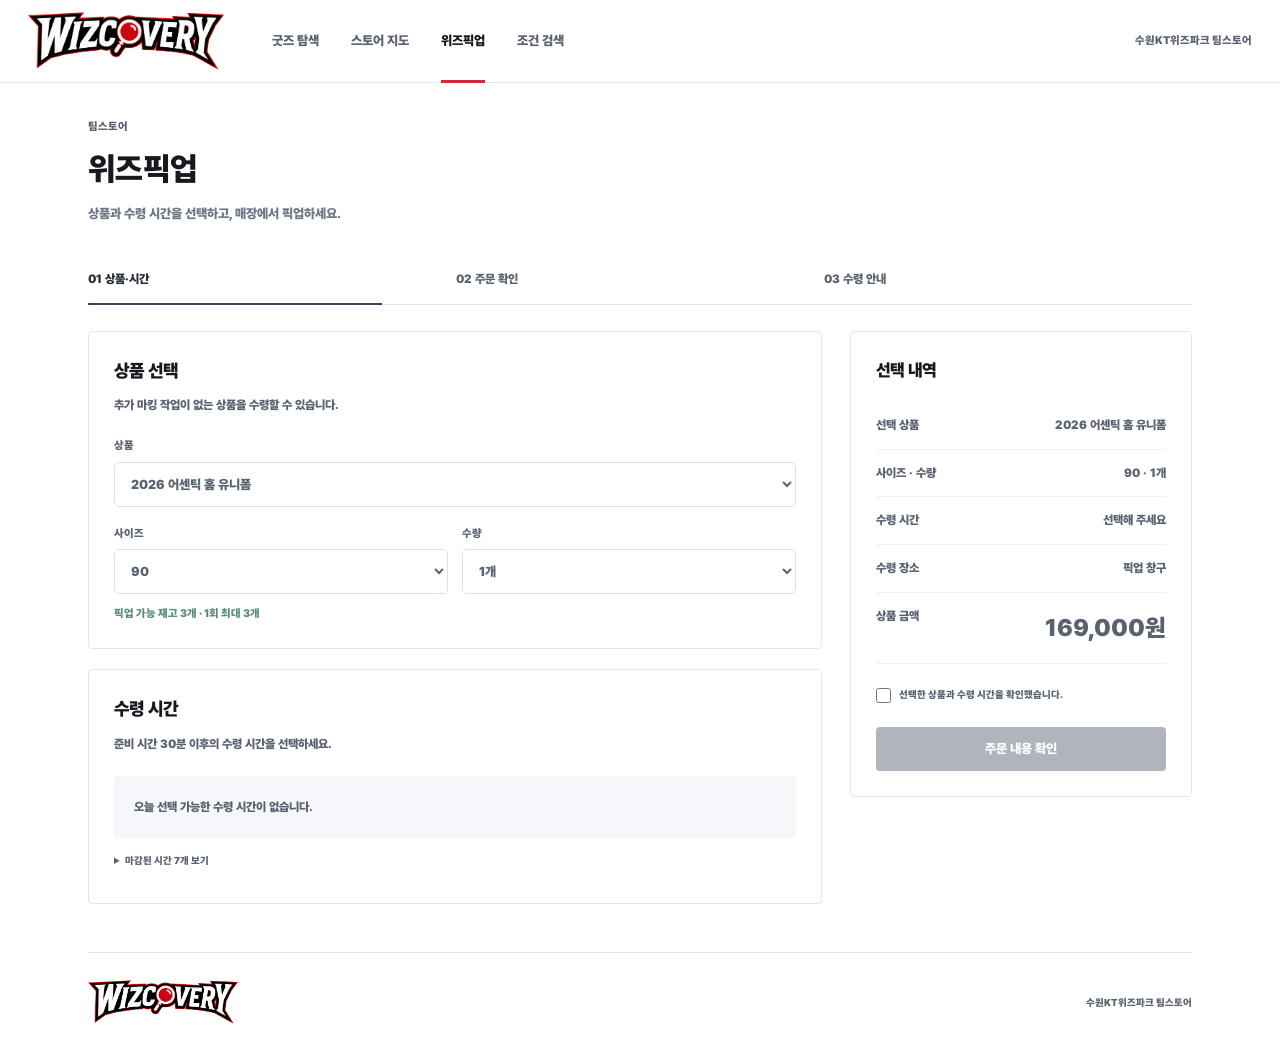
==== pickup.html @ 61951ab1 "Show uploaded goods photos and align search filters Publish the 18 uploaded product photos in the st" ====
<!doctype html>
<html lang="ko"><head><meta charset="utf-8"><meta name="viewport" content="width=device-width,initial-scale=1"><title>위즈픽업 | WIZCOVERY</title><link rel="preload" as="font" href="assets/fonts/Pretendard-Black.otf" type="font/otf" crossorigin><link rel="stylesheet" href="typography.css?v=20261110-goods-layout"><link rel="stylesheet" href="experience.css?v=20261110-goods-layout"><link rel="stylesheet" href="ui.css?v=20261110-goods-layout"></head><body data-page="pickup"><header class="site-header"><a class="brand" href="index.html" aria-label="WIZCOVERY 홈"><img class="brand-logo" src="assets/brand/wizcovery-logo.png" alt="WIZCOVERY" width="196" height="66" fetchpriority="high"></a><nav aria-label="주 메뉴"><a href="index.html">굿즈 탐색</a><a href="store-map.html">스토어 지도</a><a href="pickup.html" aria-current="page">위즈픽업</a><a href="smart.html">조건 검색</a></nav><span class="header-location">수원KT위즈파크 팀스토어</span></header><main><section class="page-head"><div><p class="breadcrumb">팀스토어</p><h1>위즈픽업</h1><p>상품과 수령 시간을 선택하고, 매장에서 픽업하세요.</p></div></section><div class="steps" aria-label="픽업 단계"><span id="step1" class="active">01 상품·시간</span><span>→</span><span id="step2">02 주문 확인</span><span>→</span><span id="step3">03 수령 안내</span></div>
<div id="choose" class="layout"><section><div class="card"><h2>상품 선택</h2><p>추가 마킹 작업이 없는 상품을 수령할 수 있습니다.</p><label for="product">상품</label><select id="product"></select><div class="field-row"><div><label for="size">사이즈</label><select id="size"></select></div><div><label for="quantity">수량</label><select id="quantity"></select></div></div><div id="stock" class="stock" aria-live="polite"></div></div><div class="card"><h2>수령 시간</h2><p>준비 시간 30분 이후의 수령 시간을 선택하세요.</p><div class="slots" id="slots"></div></div></section><aside><div class="card pickup-summary"><h2>선택 내역</h2><div class="summary"><span>선택 상품</span><span id="summary-product"></span></div><div class="summary"><span>사이즈 · 수량</span><span id="summary-size"></span></div><div class="summary"><span>수령 시간</span><span id="summary-time">선택해 주세요</span></div><div class="summary"><span>수령 장소</span><span>픽업 창구</span></div><div class="summary"><span>상품 금액</span><span id="total" class="total"></span></div><label class="check"><input id="agree" type="checkbox"><span>선택한 상품과 수령 시간을 확인했습니다.</span></label><button id="review" class="primary" disabled>주문 내용 확인</button></div></aside></div>
<section id="review-screen" class="card ticket hidden"><div class="eyebrow red">CHECK YOUR PICKUP</div><h2 style="margin-top:12px">주문 내용 확인</h2><div id="review-details"></div><button id="confirm" class="primary">수령 정보 보기</button><button id="back" class="primary secondary">이전 단계</button></section>
<section id="ticket" class="card ticket hidden" aria-live="polite"><div id="status" class="status"></div><h2 id="ticket-title" style="margin-top:12px"></h2><div id="ticket-details"></div><div class="code"><small>수령 번호</small><b id="order-code"></b></div><div class="notice" id="ticket-note"></div><button id="ready" class="primary">준비 완료 화면 보기</button><button id="reminder" class="primary secondary">경기 1시간 전 알림 미리보기</button><button id="cancel" class="primary secondary">픽업 취소</button><button id="restart" class="primary secondary hidden">다시 선택하기</button><a class="link" href="store-map.html">매장 지도 보기 →</a></section>
<footer><a class="footer-brand" href="index.html" aria-label="WIZCOVERY 홈"><img class="footer-logo" src="assets/brand/wizcovery-logo.png" alt="WIZCOVERY" width="150" height="50" loading="lazy"></a><span>수원KT위즈파크 팀스토어</span></footer></main><script src="catalog.js?v=20261110-goods-layout"></script><script src="browser-simulator.js?v=20261110-goods-layout"></script><script src="experience.js?v=20261110-goods-layout"></script><script src="product-art.js?v=20261110-goods-layout"></script><script src="pickup.js?v=20261110-goods-layout"></script><script src="live-demo.js?v=20261110-goods-layout"></script><script src="ui.js?v=20261110-goods-layout"></script></body></html>
---- typography.css ----
@font-face {
  font-family: 'Wiz Pretendard Black';
  src: url('./assets/fonts/Pretendard-Black.otf') format('opentype');
  font-style: normal;
  font-weight: 900;
  font-display: swap;
}

/* Use the uploaded Black face consistently, including controls and SVG labels. */
html, body, body *, body *::before, body *::after, input::placeholder, textarea::placeholder, summary::marker {
  font-family: 'Wiz Pretendard Black', sans-serif !important;
  font-weight: 900 !important;
  font-synthesis: none;
}
---- experience.css ----
/* Shared dialog, marking and notification styles are defined in ui.css. */
---- ui.css ----
/* WIZCOVERY retail interface: one shared layout, no page-specific style stacks. */
:root{--ink:#16191e;--muted:#68717f;--subtle:#737d8a;--line:#e3e5e8;--surface:#f5f6f7;--red:#d9263d;--green:#177454;--radius:5px;--page-width:1280px}
*{box-sizing:border-box}html{scroll-behavior:smooth}body{margin:0;background:#fff;color:var(--ink);font-size:14px;line-height:1.6;-webkit-font-smoothing:antialiased}a{color:inherit;text-decoration:none}button,input,select,textarea{font:inherit;color:inherit}button,a,input,select,summary{-webkit-tap-highlight-color:transparent}button{cursor:pointer}button:disabled{cursor:default;opacity:.45}input[type=checkbox]{accent-color:var(--red);width:15px;height:15px;flex:none}input,select{max-width:100%}input:not([type=checkbox]),select{border:1px solid #d8dce1;background:#fff;border-radius:var(--radius);min-height:44px;padding:10px 12px;font-size:13px}input::placeholder{color:#59636f}button:focus-visible,a:focus-visible,summary:focus-visible,input:focus-visible,select:focus-visible{outline:2px solid #386ed9;outline-offset:3px}p{font-size:13px;line-height:1.9;color:var(--muted);margin:10px 0}h1,h2,h3{color:var(--ink);margin:0;letter-spacing:-.7px}h1{font-size:32px;line-height:1.4}h2{font-size:20px;line-height:1.6}h3{font-size:16px;line-height:1.6}img{max-width:100%}svg{max-width:100%}button{border:0;background:none}details>summary{cursor:pointer}details>summary::-webkit-details-marker{display:none}

.site-header{height:83px;display:flex;align-items:center;gap:48px;max-width:var(--page-width);margin:auto;padding:0 28px;border-bottom:1px solid var(--line);background:white}.brand{font-size:25px;letter-spacing:-1.1px;line-height:1;white-space:nowrap;color:#15171b}.brand span{color:var(--red)}.site-header nav{display:flex;align-self:stretch;gap:32px;white-space:nowrap}.site-header nav a{position:relative;display:flex;align-items:center;font-size:13px;color:#59636f}.site-header nav a[aria-current=page]{color:#13151a}.site-header nav a[aria-current=page]::after{position:absolute;content:'';height:3px;background:var(--red);bottom:-1px;left:0;right:0}.header-location{margin-left:auto;font-size:11px;color:#59636f;white-space:nowrap}
main{max-width:var(--page-width);padding:34px 28px 0;margin:auto}.page-head{display:flex;justify-content:space-between;align-items:flex-end;gap:24px;margin:0 0 30px}.breadcrumb{font-size:11px;color:#59636f;margin:0 0 9px}.page-head p:not(.breadcrumb){font-size:13px;color:#6d7785;margin:10px 0 0}.page-actions{display:flex;align-items:center;gap:24px;flex:none}.text-link{font-size:12px;white-space:nowrap}.text-link span{margin-left:7px;color:#59636f}.text-link:hover{color:var(--red)}.page-meta{font-size:11px;color:#59636f;white-space:nowrap}.button,.primary,.route-button,.ux-action{display:inline-flex;align-items:center;justify-content:center;gap:8px;min-height:44px;padding:11px 20px;border:1px solid transparent;background:var(--red);color:white;font-size:13px;line-height:1.5;border-radius:4px;text-align:center;cursor:pointer}.button-dark{background:#1c2026}.primary:disabled,.route-button:disabled{background:#b0b5bd;opacity:1}.secondary{background:#fff;color:#59636f;border:1px solid #d8dde4}
.store-summary{display:grid;grid-template-columns:1.4fr 1fr 1fr 1fr;border-top:2px solid #252a31;border-bottom:1px solid var(--line);padding:24px 0;margin-bottom:34px;align-items:center}.store-identity{display:flex;align-items:center;gap:13px;padding-right:22px}.store-status-dot{width:8px;height:8px;background:var(--green);border-radius:50%;flex:none}.store-identity strong{font-size:14px;display:block}.store-identity div>span{font-size:10px;color:#59636f;display:block;margin-top:3px}.stat{padding:0 24px;border-left:1px solid var(--line)}.stat small{display:block;font-size:11px;color:#59636f;margin-bottom:5px}.stat strong{font-size:17px;line-height:1.6}.stat .extra{font-size:10px;color:#59636f;display:block;margin-top:3px}
.catalog-toolbar{display:flex;justify-content:space-between;align-items:center;gap:20px}.search{display:flex;align-items:center;gap:11px;min-height:48px;padding:0 14px;border:1px solid #d5dae0;border-radius:4px;background:white;width:100%}.search svg{width:18px;height:18px;flex:none;fill:none;stroke:#7f8792;stroke-width:1.7}.search input{width:100%;min-width:0;border:0;padding:10px 0;background:none;outline-offset:5px;font-size:13px}.catalog-toolbar .search{max-width:510px}.catalog-count{font-size:12px;color:#59636f;white-space:nowrap}.catalog-filters{display:flex;align-items:center;justify-content:space-between;gap:20px;margin:24px 0}.tabs{display:flex;gap:24px;flex-wrap:wrap}.tabs button{font-size:13px;padding:6px 0;color:#59636f;position:relative}.tabs button.on{color:#15171c}.tabs button.on::after{content:'';height:2px;position:absolute;bottom:0;left:0;right:0;background:#171b20}.stock-toggle{display:flex;align-items:center;gap:7px;font-size:11px;color:#59636f;white-space:nowrap}
.products{display:grid;grid-template-columns:repeat(4,minmax(0,1fr));gap:30px 22px}.product{min-width:0;display:flex;flex-direction:column;background:white;border:1px solid #e7e9ed;border-radius:4px;overflow:hidden;transition:border-color .18s}.product:hover{border-color:#bfc6ce}.art{height:230px;background:#f3f4f6;display:flex;align-items:center;justify-content:center;position:relative;overflow:hidden}.art.away{background:#eceef2}.art.cap{background:#f3f1ef}.art.key{background:#f0f4f2}.art .jersey{width:150px;height:172px;filter:drop-shadow(0 7px 5px #29303a14)}.tag{position:absolute;top:12px;left:12px;background:white;border:1px solid #e2e5e9;font-size:8px;line-height:1.5;padding:4px 6px;color:#59636f;max-width:calc(100% - 24px)}.tag.hot{color:var(--red)}
.info{padding:18px 16px 16px;display:grid;grid-template-columns:1fr;grid-template-rows:14px minmax(45px,auto) 28px 23px 37px 31px 36px 37px;gap:3px;flex:1}.category{grid-row:1;font-size:9px;color:#59636f;letter-spacing:.2px}.info>h3{grid-row:2;font-size:13px;line-height:1.75;margin:5px 0;overflow-wrap:anywhere;letter-spacing:-.3px}.info>.price{grid-row:3;font-size:18px;line-height:1.7}.price small{font-size:10px;margin-left:2px;color:#59636f}.info>.ux-link,.guide-spacer{grid-row:4;align-self:center;justify-self:start}.info>.ux-link{font-size:10px;color:#59636f;line-height:1.6;padding:0}.sizes{grid-row:5;display:grid;grid-template-columns:repeat(4,minmax(0,1fr));gap:5px;align-self:center}.sizes button{height:32px;width:100%;min-width:0;padding:0;border:1px solid #dfe3e9;color:#6d7785;border-radius:3px;font-size:10px}.sizes button.selected{background:#272c34;color:white;border-color:#272c34}.sizes button.sold{color:#59636f;text-decoration:line-through;background:#f6f7f8}.sizes button.sold.selected{border-color:#929ba7;color:#59636f}.stockrow{grid-row:6;display:flex;align-items:center;justify-content:space-between;gap:6px;font-size:10px;color:#59636f}.stockrow b{color:var(--green)}.stockrow b.out{color:#59636f}.stockrow b.low{color:#b17c27}.product-action{grid-row:7;display:flex;align-items:center;justify-content:space-between;gap:7px;font-size:10px;color:#59636f;border-top:1px solid #eceef1;line-height:1.6}.product-action>span{min-width:0;overflow-wrap:anywhere}.route-btn{flex:none;font-size:10px;color:#252b33;padding:3px 0}.pickup-link,.pickup-spacer{grid-row:8;margin-top:4px;min-height:33px}.pickup-link{display:flex;align-items:center;justify-content:center;border:1px solid #d8dde4;background:#fff;color:#252b33;font-size:11px;border-radius:3px}.pickup-link:hover{border-color:var(--red);color:var(--red)}.empty{grid-column:1/-1;padding:50px 24px;background:#f6f7f8;border:1px solid #e5e8ed;color:#59636f;font-size:13px;text-align:center;line-height:1.9}.note{font-size:11px;color:#59636f;line-height:1.9;margin:20px 0}
/* Structured search */
.smart-search{border-top:2px solid #282d34;border-bottom:1px solid var(--line);padding:26px 0;margin-bottom:28px}.query{display:flex;gap:10px;max-width:850px}.query input{min-width:0;flex:1;min-height:48px;border-color:#b8c0cb;font-size:14px}.query .primary{min-width:100px}.examples{display:flex;gap:9px 20px;flex-wrap:wrap;margin-top:15px}.examples button{padding:3px 0;font-size:11px;color:#59636f;text-align:left}.examples button:hover{color:var(--red)}.more-examples{margin-top:12px;color:#59636f;font-size:10px}.more-examples summary{list-style:none;display:inline-flex;gap:6px}.more-examples .examples{margin-top:10px}.layout{display:grid;align-items:start;gap:28px;grid-template-columns:minmax(0,1fr) 342px}.layout>*{min-width:0}body[data-page=smart] .layout{grid-template-columns:220px minmax(0,1fr)}.filter-drawer{border:1px solid var(--line);background:#fff;border-radius:4px}.filter-drawer>summary{list-style:none;display:flex;justify-content:space-between;gap:12px;align-items:center;padding:17px 16px;font-size:13px;color:#252b33}.filter-drawer>summary>span{font-size:9px;color:#59636f}.filter-drawer .filter-form{display:grid;grid-template-columns:minmax(0,1fr);align-items:stretch;justify-items:stretch;gap:16px;margin:0;padding:0 16px 18px;border:0;border-radius:0;background:none;text-align:left}.filter-form>div{display:grid;grid-template-columns:minmax(0,1fr);gap:7px;min-width:0;width:100%;align-content:start}.filter-form>div>label{margin:0;line-height:1.6;text-align:left}.filter-form>div>select,.filter-form>div>input{display:block;width:100%;min-width:0;min-height:44px;height:44px;margin:0;box-sizing:border-box}.filter-drawer h2{display:none}.filter-drawer label{display:block;font-size:11px;color:#59636f;margin:0;text-align:left}.filter-drawer select,.filter-drawer input[type=number]{width:100%;font-size:12px;min-height:44px;border-color:#e0e4ea}.check{display:flex!important;align-items:flex-start;gap:8px;line-height:1.9}.check input{margin:3px 0 0}.filter-drawer .filter-form>.check{grid-column:1/-1;align-items:center;justify-content:flex-start;width:100%;font-size:11px;color:#6d7785;margin:0;gap:8px}.filter-drawer .filter-form>.check input{margin:0}.filter-drawer .primary{grid-column:1/-1;width:100%;margin:2px 0 0;font-size:12px}.summary#conditions{font-size:12px;line-height:1.9;color:#59636f;margin:0 0 17px}.result{border:1px solid #e1e5ea;background:white;margin-bottom:18px;padding:24px;border-radius:5px}.result-main{display:grid;grid-template-columns:128px minmax(0,1fr);gap:24px;align-items:start}.result-visual{background:#f3f4f6;min-height:175px;display:flex;align-items:center;justify-content:center;border-radius:3px;align-self:stretch}.result-visual svg{width:105px;height:140px}.result-content{min-width:0}.badge{font-size:10px;line-height:1.6;color:#60796e;background:#f0f4f2;padding:4px 7px;display:inline-block;border-radius:2px}.result h3{font-size:17px;line-height:1.7;margin:9px 0 5px;overflow-wrap:anywhere}.result-content>p{font-size:11px;color:#59636f;margin:4px 0}.result .price{font-size:24px;line-height:1.7;margin:10px 0 2px}.result .price small{font-size:10px;display:inline-block;color:#59636f}.result .ux-link{font-size:10px;padding:3px 0;color:#59636f}.actions{display:flex;gap:8px;flex-wrap:wrap;margin-top:15px}.actions a{font-size:11px;min-height:38px;border:1px solid #d8dfe7;border-radius:3px;padding:9px 12px;line-height:1.7;color:#59636f;display:flex;align-items:center;justify-content:center}.actions a:first-child{background:#252b33;color:white;border-color:#252b33}.actions a:hover{border-color:#a8b2bf}.result .explanation{border-top:1px solid #edf0f3;margin-top:18px;padding-top:13px;color:#59636f;font-size:11px}.explanation>summary{list-style:none;cursor:pointer}.explanation>summary::after{content:' ＋';color:#59636f}.explanation[open]>summary::after{content:' －'}.reason{background:#f6f7f9;padding:14px;margin-top:12px;font-size:11px;line-height:1.9;color:#59636f}.reason ul{margin:5px 0;padding-left:17px}.relation{display:flex;gap:7px;align-items:center;flex-wrap:wrap;font-size:10px;margin-top:8px}.relation span{border:1px solid #e7ebef;border-radius:3px;padding:5px 7px;color:#59636f}.relation i{font-style:normal;color:#59636f}.blocked{font-size:11px;color:#b55864;line-height:1.9;margin:0 0 18px}.curation-info{font-size:12px;color:#59636f;padding:14px;border-left:2px solid #b9c6d5;background:#f5f7fa;margin:0 0 18px}
/* Neutral disclosure and dialog surfaces */
.service-notes{font-size:11px;color:#59636f;margin:14px 0;padding:0;line-height:1.9}.service-notes>summary{list-style:none;color:#59636f;cursor:pointer;font-size:11px}.service-notes>summary::after{content:' ＋';color:#59636f}.service-notes[open]>summary::after{content:' －'}.service-notes .caution,.service-notes .notice{font-size:11px;line-height:1.9;color:#59636f;background:#f6f7f9;padding:13px;margin-top:9px;border:0;border-radius:3px}.service-notes p{font-size:11px}.ux-link{font-size:11px;color:#6d7785;background:none;padding:6px 0;line-height:1.7;text-align:left;cursor:pointer;text-decoration:none}.ux-link:hover{text-decoration:underline}.ux-marking{background:#f7f8f9;border:1px solid #e8ecf0;border-radius:3px;margin-top:17px;padding:13px 15px;font-size:11px;line-height:1.9;color:#59636f}.ux-marking strong{display:block;color:#59636f;font-size:11px}.ux-marking .timing{font-size:12px;color:#6d7785;margin-top:4px}.ux-marking .service-notes{margin:7px 0 0}.ux-marking .service-notes>summary{font-size:10px;color:#59636f}.product-dialog,.ux-dialog{border:1px solid #e3e8ee;border-radius:8px;max-width:500px;width:calc(100% - 32px);max-height:85vh;padding:25px;background:#fff;color:#252b33;overflow:auto;box-shadow:0 20px 70px #151d2d26}.product-dialog::backdrop,.ux-dialog::backdrop{background:#18212d77}.product-dialog h2,.ux-dialog h2{font-size:21px;margin:14px 0;line-height:1.7}.product-dialog p,.ux-dialog p{font-size:12px;color:#59636f;line-height:1.9}.dialog-category{font-size:10px!important;color:#59636f!important}.close,.ux-close{display:block;margin-left:auto;width:auto;padding:6px 10px;border:1px solid #e5e9ef;background:white;border-radius:3px;font-size:11px;color:#59636f;cursor:pointer}.close{font-size:20px;line-height:1;width:32px;height:32px;padding:0}.product-dialog>.primary,.ux-dialog .ux-action{width:100%;margin-top:20px}.steps:not([aria-label]){font-size:12px;line-height:2.2;background:#f5f6f8;padding:15px;border-radius:4px}.ux-dialog table{width:100%;border-collapse:collapse;font-size:12px;margin-top:14px}.ux-dialog th,.ux-dialog td{border:1px solid #e2e7ee;padding:10px;text-align:center}.ux-dialog th{background:#f5f6f8}.ux-dialog .emphasis{background:#fdf1f3;color:#ba5362}.ux-notification{background:#f3f3ee;border-radius:5px;padding:18px;margin-top:16px}.ux-notification .sender{font-size:10px;color:#59636f;margin-bottom:12px}.ux-notification .bubble{background:white;border-radius:3px;padding:16px;line-height:2;font-size:12px;white-space:pre-line}.ux-badge{font-size:10px;color:#59636f;background:#f1f4f8;padding:4px 6px}
/* Store map */
body[data-page=map] .layout{grid-template-columns:minmax(0,1fr) 340px;gap:24px}.panel{border:1px solid var(--line);border-radius:4px;padding:20px;background:#fff}.map-heading{display:flex;align-items:center;justify-content:space-between;gap:16px}.map-heading strong{font-size:16px}.map-heading>span{font-size:10px;color:#59636f}.view-toolbar{display:flex;align-items:center;justify-content:space-between;gap:14px;margin-top:18px;font-size:10px;color:#59636f}.view-toolbar>span:nth-child(2){display:none}.map-zoom{border:1px solid #dde3ea;border-radius:3px;padding:7px 10px;font-size:10px;color:#59636f;background:#fff}.floor-scroll{overflow-x:auto;position:relative;margin-top:15px;border:1px solid #e8ecf0;border-radius:3px;background:white}.floor-scroll #iso-map{display:block;width:100%;min-width:0;max-width:none}.floor-scroll.map-zoomed #iso-map{min-width:850px}#iso-map text{pointer-events:none;font-size:10px;paint-order:stroke;stroke:#fff;stroke-width:3px;stroke-linejoin:round}#iso-map .fixture{cursor:pointer;outline:none}.legend{display:flex;flex-wrap:wrap;gap:11px;margin-top:14px;font-size:9px;color:#59636f;line-height:1.8}.legend i{display:inline-block;width:6px;height:6px;background:#da5066;margin-right:4px;border-radius:1px}.map-zone-list{display:flex;flex-wrap:wrap;gap:6px;margin-top:15px}.map-zone-list button{border:1px solid #e1e7ed;background:white;border-radius:3px;padding:7px 9px;font-size:10px;color:#59636f;line-height:1.6}.map-zone-list button[aria-pressed=true]{border-color:#aebbc9;color:#59636f;background:#f5f7f9}.panel>.note{border-top:1px solid #edf0f4;padding-top:12px;font-size:10px;margin:16px 0 0}.zone-detail{padding:20px}.zone-detail>.zone-label{font-size:10px;color:#59636f}.zone-detail>label{font-size:13px!important;margin-top:6px!important;display:block}.zone-detail .search{padding:11px 12px;margin-top:13px;font-size:12px;min-height:43px}.results{display:flex;flex-wrap:wrap;gap:6px;margin:10px 0 20px;font-size:11px;color:#59636f;max-height:180px;overflow:auto}.results button{border:1px solid #e1e6ed;border-radius:3px;background:white;text-align:left;width:100%;font-size:11px;padding:9px 10px;color:#59636f}.results button.active{color:#59636f;background:#f5f7fa}.results small{font-size:10px}.zone-detail #label{display:none}.zone-detail h2{font-size:22px}.zone-detail #description{font-size:12px;color:#59636f;line-height:1.9}.items{margin:18px 0;padding:16px 0;border-top:1px solid #e9edf2;border-bottom:1px solid #e9edf2}.items>small{font-size:10px;color:#59636f}.items #items{max-height:355px;overflow-y:auto;padding-right:4px;overscroll-behavior:contain;scrollbar-width:thin}.product-option{border-bottom:1px solid #ecf0f4;padding:14px 0;margin-top:0;line-height:1.7}.product-option:last-child{border-bottom:0}.product-option strong{display:block;font-size:12px;color:#59636f;line-height:1.8}.product-option>span{display:block;font-size:10px;margin-top:4px;color:#59636f}.size-buttons{display:flex;gap:6px;flex-wrap:wrap;margin-top:11px}.size-buttons button{border:1px solid #dfe6ee;border-radius:3px;background:white;color:#59636f;padding:5px 9px;min-height:32px;font-size:10px}.size-buttons button[aria-pressed=true]{background:#334154;color:white;border-color:#334154}.stock-detail{font-size:10px;line-height:1.9;color:#588a77;margin-top:9px}.stock-detail.out{color:#b77a83}.route-info{font-size:11px;line-height:1.9;color:#59636f;background:#f6f8fa;border-radius:3px;padding:12px}.route-info .results{margin-bottom:0}.route-info .results a{font-size:10px;color:#59636f}.route-button{width:100%;margin-top:17px}.reset{display:block;width:100%;padding:11px 0 0;font-size:10px;color:#59636f;background:none}.notice{font-size:11px;color:#59636f;line-height:1.9;background:#f6f7f9;padding:14px;border-radius:3px}
/* Keep pixel artwork in the map, while its controls match the rest of the service. */
body[data-page=map] .floor-scroll{background:#fff;border:1px solid #e7eaf0;border-radius:3px;box-shadow:none}.pixel-guide{border:1px solid #e6eaf0!important;background:#fafbfc!important;border-radius:3px!important;box-shadow:none!important;padding:12px!important;margin-top:15px!important}.pixel-guide-copy strong{color:#59636f!important;font-size:12px!important}.pixel-guide-status{color:#59636f!important;font-size:11px!important}.pixel-guide-copy small{color:#59636f!important}.pixel-guide-controls button{border-radius:3px!important;box-shadow:none!important;border-color:#d7e0e9!important;background:#fff!important;color:#59636f!important}.pixel-guide-controls .pixel-play{background:#252b33!important;color:#fff!important;border-color:#252b33!important}.pixel-guide-controls label{color:#59636f!important}.pixel-guide-controls input{accent-color:#252b33!important}.pixel-guide>.character-portrait{background:#f4efe7;border-color:#e7e0d5;box-shadow:none}.character-dialog{background:#fffcf8;box-shadow:0 24px 90px #18212e44}.character-label{display:none}.character-bio h2{font-size:24px}.character-speech{font-size:11px}.character-views button{font-size:10px}.pixel-map .pixel-route{stroke:#d75b71}
/* Pickup */
body[data-page=pickup] main{max-width:1160px}.steps[aria-label]{display:flex;gap:0;margin:0 0 26px;border-bottom:1px solid var(--line);background:none;padding:0}.steps[aria-label]>span[id]{width:33.333%;font-size:12px;text-align:left;padding:14px 0;color:#59636f;position:relative}.steps[aria-label]>span:not([id]){display:none}.steps[aria-label]>span.active{color:#252b33}.steps[aria-label]>span.active::after{content:'';height:2px;position:absolute;bottom:-1px;left:0;right:20%;background:#344358}.card{padding:25px;border:1px solid var(--line);border-radius:4px;background:white;margin-bottom:20px}.card h2{font-size:18px}.card>p{font-size:12px;color:#59636f;margin:9px 0 20px}.card label{display:block;font-size:11px;color:#59636f;margin:18px 0 7px}.card select{display:block;width:100%;font-size:13px;min-height:45px;border-color:#dae2ec;color:#6d7785}.field-row{display:grid;grid-template-columns:1fr 1fr;gap:14px}.stock{font-size:11px;color:#588c78;margin-top:11px}.stock.out{color:#bd7f88}.available-slots,.past-slots-grid{display:grid;grid-template-columns:repeat(3,minmax(0,1fr));gap:8px}.slots button{display:block;width:100%;padding:13px 7px;border:1px solid #dce4ef;border-radius:3px;background:white;font-size:12px;line-height:1.7;color:#59636f;min-height:67px}.slots button small{display:block;font-size:9px;color:#59636f;margin-top:5px}.slots button[aria-pressed=true]{border-color:#6f87a8;color:#59636f;background:#f3f6fa}.past-slots{font-size:10px;margin-top:14px;color:#59636f}.past-slots>summary{cursor:pointer;margin-bottom:10px}.past-slots-grid button{color:#59636f;background:#f9fafc;opacity:.8}.slots-empty{font-size:12px;line-height:1.9;padding:20px;background:#f5f7fa;border-radius:3px;color:#59636f}.pickup-summary h2{font-size:17px;margin-bottom:18px}.summary:not(#conditions){display:flex;justify-content:space-between;gap:16px;line-height:1.9;font-size:12px;padding:12px 0;border-bottom:1px solid #edf1f5}.summary>span:first-child{color:#59636f;flex:none}.summary>span:last-child{min-width:0;color:#59636f;text-align:right;overflow-wrap:anywhere}.summary #total{font-size:24px;color:#59636f}.pickup-summary>.check{font-size:10px;margin-top:21px;color:#59636f}.pickup-summary>.primary{width:100%;margin-top:16px}.pickup-summary>p{font-size:10px;color:#59636f;margin-top:11px}.ticket{max-width:580px;margin:0 auto 24px}.status{font-size:11px;color:#59636f}.ticket h2{font-size:23px;margin-top:12px}.ticket .primary{width:100%;margin-top:11px}.ticket .notice{margin-top:17px}.code{padding:21px;border:1px dashed #cbd6e4;margin:20px 0;border-radius:4px;text-align:center}.code small{font-size:10px;color:#59636f}.code b{display:block;font-size:27px;letter-spacing:2px;color:#59636f;margin-top:5px}.link{display:block;text-align:center;margin-top:18px;font-size:11px;color:#59636f}.hidden{display:none!important}
/* Simulator / data monitor */
.controls{padding:22px;border:1px solid var(--line);border-radius:4px;margin:0 0 24px}.controls form{display:grid;grid-template-columns:2fr 1.3fr .7fr;gap:16px}.controls label{display:block;min-width:0;font-size:11px;color:#59636f}.controls input,.controls select{display:block;width:100%;margin-top:7px;font-size:12px;color:#6d7785;border-color:#d7e2f1}.controls form>button:not(.primary){border:1px solid #d7e2f0;border-radius:3px;font-size:12px;background:white;color:#59636f}.presets{display:flex;gap:8px;flex-wrap:wrap;margin-top:17px}.presets button{font-size:10px;color:#59636f;border:1px solid #e4ebf5;border-radius:3px;padding:8px 10px;background:#f8fafd}.controls .status{margin-top:14px;font-size:11px;line-height:1.9}.controls .status.error{color:#b56c7b}.muted{font-size:10px;color:#59636f}.metrics{display:grid;grid-template-columns:repeat(4,minmax(0,1fr));gap:16px;margin-bottom:24px}.metrics .card{margin:0;padding:18px 20px;border-top:2px solid #7b92b2}.metrics span{font-size:10px;color:#59636f}.metrics strong{display:block;font-size:24px;color:#59636f;margin-top:9px}.grid{display:grid;grid-template-columns:1fr 1fr;gap:22px}.grid .card{min-width:0}.grid .badge{background:#f3f6fa;color:#59636f}.table-wrap{overflow:auto;scrollbar-width:thin}table{border-collapse:collapse;width:100%;font-size:12px}th,td{padding:12px;text-align:left;border-bottom:1px solid #e6edf7;white-space:nowrap}th{font-size:10px;color:#59636f;background:#fafbfd}td{color:#59636f}#slots:not(.slots){display:flex;gap:7px;flex-wrap:wrap;font-size:10px}#slots:not(.slots)>span{padding:8px 9px;background:#f1f7f4;color:#59636f;border-radius:3px}#slots:not(.slots)>.disabled{background:#f6f8fc;color:#59636f}pre{padding:16px;background:#f7f9fc;overflow:auto;max-height:380px;font-size:11px;color:#59636f}#request-path{font-size:11px;color:#59636f;overflow-wrap:anywhere}.card>details{font-size:11px;color:#59636f}
footer{border-top:1px solid var(--line);padding:24px 0 30px;margin-top:28px;display:flex;align-items:center;justify-content:space-between;gap:20px;color:#59636f;font-size:10px;line-height:1.8}.footer-brand{color:#6d7785;font-size:16px;letter-spacing:-.6px}footer>a:last-child{color:#59636f}
/* Restore a clear, neutral ink hierarchy despite the single Black font weight. */
body{--body-ink:#262d37}body p{color:#59636f}.result-content>p,.zone-detail #description,.card>p{color:#59636f}.summary>span:last-child{color:#59636f}.summary>span:first-child{color:#59636f}.controls label,.presets button{color:#59636f}.metrics strong{color:#252b33}.metrics span{color:#59636f}td{color:#6d7785}th{color:#59636f}.slots button{color:#6d7785}.card select{color:#59636f}.pickup-summary .check{color:#59636f}
@media(min-width:1001px){.pickup-summary{position:sticky;top:24px}body[data-page=pickup] .layout>aside{position:sticky;top:24px}}
@media(max-width:1100px){.header-location{display:none}.site-header{gap:36px}.products{grid-template-columns:repeat(3,minmax(0,1fr))}.store-summary{grid-template-columns:1.15fr 1fr 1fr 1fr}.stat{padding-left:16px;padding-right:12px}.stat strong{font-size:15px}body[data-page=map] .layout{grid-template-columns:minmax(0,1fr) 300px;gap:18px}.panel{padding:17px}.result-main{grid-template-columns:105px minmax(0,1fr);gap:18px}.result-visual{min-height:160px}.result-visual svg{width:95px;height:130px}}
@media(max-width:850px){.layout,body[data-page=map] .layout,body[data-page=smart] .layout{grid-template-columns:1fr;gap:20px}.store-summary{grid-template-columns:repeat(3,minmax(0,1fr));padding:18px 0;gap:16px}.store-identity{grid-column:1/-1;border-bottom:1px solid var(--line);padding-bottom:15px}.stat:first-of-type{border-left:0}.stat{padding:0 15px}.filter-drawer .filter-form{grid-template-columns:repeat(2,minmax(0,1fr));gap:16px}.filter-drawer .filter-form>.check,.filter-drawer .primary{grid-column:1/-1}.filter-drawer .primary{margin-top:2px}.zone-detail #items{max-height:340px}.grid{grid-template-columns:1fr}.page-actions{gap:16px}.available-slots,.past-slots-grid{grid-template-columns:repeat(3,minmax(0,1fr))}}
@media(max-width:600px){.site-header{height:auto;min-height:105px;padding:21px 18px 0;display:grid;grid-template-columns:1fr;gap:17px}.brand{font-size:24px}.site-header nav{display:grid;grid-template-columns:repeat(4,minmax(0,1fr));width:100%;gap:0;min-height:38px}.site-header nav a{font-size:11px;justify-content:center;padding-bottom:13px}.site-header nav a[aria-current=page]::after{left:12%;right:12%}main{padding:26px 18px 0}.page-head{align-items:flex-start;gap:16px;margin-bottom:24px;flex-wrap:wrap}h1{font-size:26px;line-height:1.45}.breadcrumb{font-size:10px;margin-bottom:7px}.page-head p:not(.breadcrumb){font-size:12px;margin-top:8px}.page-head>.text-link{font-size:11px}.page-actions{width:100%;justify-content:space-between;gap:14px}.page-actions .button{min-height:38px;font-size:11px;padding:8px 15px}.page-meta{font-size:10px}h2{font-size:18px}.store-summary{padding:16px 0;margin-bottom:25px;gap:14px}.store-identity{padding-bottom:14px;gap:10px}.store-identity strong{font-size:13px}.store-identity div>span{font-size:9px}.stat{padding:0 10px}.stat small{font-size:9px;margin-bottom:4px}.stat strong{font-size:12px}.stat .extra{font-size:8px;line-height:1.7}.catalog-toolbar{gap:12px}.catalog-count{font-size:10px}.catalog-toolbar .search{max-width:none}.search{min-height:44px;gap:8px;padding:0 11px}.search input{font-size:11px;min-height:42px}.search svg{width:16px}.catalog-filters{margin:18px 0;gap:12px;align-items:flex-start;flex-direction:column}.tabs{gap:20px}.tabs button{font-size:11px}.stock-toggle{font-size:10px}.products{grid-template-columns:repeat(2,minmax(0,1fr));gap:18px 12px}.art{height:164px}.art .jersey{width:112px;height:136px}.tag{left:8px;top:8px;font-size:7px;padding:3px 4px;max-width:calc(100% - 16px)}.info{padding:13px 11px 12px;grid-template-rows:12px minmax(42px,auto) 26px 21px 35px 30px 43px 36px;gap:3px}.category{font-size:8px}.info>h3{font-size:11px;line-height:1.9;letter-spacing:-.3px;margin-top:4px}.info>.price{font-size:16px}.price small{font-size:9px}.info>.ux-link{font-size:9px}.sizes{gap:4px}.sizes button{font-size:9px;height:30px}.stockrow{font-size:9px}.stockrow>span{display:none}.product-action{align-items:flex-start;justify-content:flex-start;flex-direction:column;gap:2px;padding-top:6px;font-size:8px}.route-btn{font-size:9px}.pickup-link{font-size:10px;min-height:32px}.note{font-size:10px}.empty{padding:30px 17px;font-size:12px}
.smart-search{padding:20px 0;margin-bottom:20px}.query{gap:8px}.query input{font-size:12px;min-height:45px;width:100%}.query .primary{min-width:66px;min-height:45px;padding:9px 12px;font-size:12px}.examples{gap:8px 15px;margin-top:13px}.examples button{font-size:10px}.more-examples{font-size:9px}.filter-drawer>summary{font-size:12px;padding:14px 15px}.filter-drawer>summary>span{font-size:9px}.filter-drawer .filter-form{padding:0 15px 16px;gap:14px}.filter-drawer label{font-size:10px}.filter-drawer .check{font-size:10px}.summary#conditions{font-size:10px;margin-bottom:14px}.result{padding:17px;margin-bottom:14px}.result-main{grid-template-columns:82px minmax(0,1fr);gap:14px}.result-visual{min-height:145px}.result-visual svg{width:73px;height:107px}.result h3{font-size:14px;line-height:1.7}.result .badge{font-size:8px;padding:3px 5px}.result-content>p{font-size:10px}.result .price{font-size:21px;margin-top:8px}.result .price small{font-size:8px;display:block;margin-left:0}.result .ux-link{font-size:9px}.result .actions{gap:6px;margin-top:12px}.result .actions a{font-size:10px;min-height:35px;padding:7px 9px}.result .explanation{font-size:10px}.reason{font-size:10px;padding:12px}.relation{font-size:9px}.relation span{padding:4px 5px;overflow-wrap:anywhere;max-width:100%}.curation-info{font-size:11px;padding:12px}.blocked{font-size:10px}.service-notes>summary,.service-notes{font-size:10px}.service-notes .caution,.service-notes .notice{font-size:10px}.ux-marking{padding:12px;margin-top:14px;font-size:10px}.ux-marking strong{font-size:10px}.ux-marking .timing{font-size:11px}.ux-marking .service-notes>summary{font-size:9px}.product-dialog,.ux-dialog{padding:20px}.product-dialog h2,.ux-dialog h2{font-size:19px}.product-dialog p,.ux-dialog p{font-size:11px}.ux-dialog th,.ux-dialog td{padding:8px}.ux-dialog table{font-size:11px}.primary,.route-button,.ux-action{font-size:12px;min-height:43px}
.panel{padding:17px}.map-heading{gap:10px;align-items:flex-start}.map-heading strong{font-size:15px}.map-heading>span{font-size:9px;text-align:right}.view-toolbar{font-size:9px;margin-top:14px}.map-zoom{font-size:9px;padding:6px 8px}.floor-scroll.map-zoomed #iso-map{min-width:680px}.legend{font-size:8px;gap:8px}.map-zone-list{gap:5px}.map-zone-list button{font-size:9px;padding:6px 8px}.panel>.note{font-size:9px}.zone-detail{padding:19px}.zone-detail>label{font-size:12px!important}.zone-detail .search{font-size:12px}.zone-detail h2{font-size:21px}.zone-detail #description{font-size:11px}.zone-detail .results small{font-size:9px}.product-option strong{font-size:12px}.product-option>span{font-size:10px}.route-info{font-size:10px}.pixel-guide-copy strong{font-size:11px!important}.pixel-guide-status{font-size:10px!important}.character-bio h2{font-size:22px}
.steps[aria-label]{margin-bottom:20px}.steps[aria-label]>span[id]{font-size:10px;padding:12px 0}.card{padding:20px;margin-bottom:17px}.card h2{font-size:17px}.card>p{font-size:11px;margin-bottom:17px}.card label{font-size:10px;margin-top:15px}.card select{font-size:12px}.field-row{gap:12px}.stock{font-size:10px}.available-slots,.past-slots-grid{grid-template-columns:repeat(2,minmax(0,1fr));gap:8px}.slots button{font-size:11px;padding:12px 6px;min-height:63px}.slots button small{font-size:9px}.past-slots{font-size:9px}.slots-empty{font-size:11px;padding:16px}.pickup-summary h2{font-size:17px}.summary:not(#conditions){font-size:11px;gap:14px}.summary #total{font-size:22px}.pickup-summary>.check{font-size:10px}.ticket h2{font-size:22px}.code b{font-size:24px}.code p{font-size:10px}.ticket .notice{font-size:10px}.ux-notification{padding:14px}.ux-notification .bubble{font-size:11px}.ux-notification .sender{font-size:9px}
.controls{padding:17px}.controls form{grid-template-columns:1fr 1fr;gap:12px}.controls form>label:first-child{grid-column:1/-1}.controls label{font-size:10px}.controls input,.controls select{font-size:11px}.controls form>button{font-size:11px;min-height:40px}.presets{gap:6px}.presets button{font-size:9px;padding:7px 9px}.controls .status{font-size:10px}.muted{font-size:9px}.metrics{grid-template-columns:1fr 1fr;gap:10px;margin-bottom:17px}.metrics .card{padding:15px}.metrics strong{font-size:19px}.metrics span{font-size:9px}.grid{gap:0}.table-wrap table{font-size:11px}th{font-size:9px}td,th{padding:10px}.grid .card h2{font-size:17px}pre{font-size:10px;padding:12px}
footer{flex-wrap:wrap;gap:10px 18px;font-size:9px;padding:21px 0;margin-top:25px}.footer-brand{font-size:16px;width:100%}}
@media(prefers-reduced-motion:reduce){html{scroll-behavior:auto}*{scroll-behavior:auto!important}}
/* Brand banner retained above the functional storefront. */
.home-feature{margin:0 0 24px}.feature-overline{display:flex;align-items:center;justify-content:space-between;gap:18px;margin-bottom:20px}.feature-overline>span:first-child{color:var(--red);font-size:11px;letter-spacing:1.7px;line-height:1.7}
.home-hero{position:relative;isolation:isolate;overflow:hidden;border-radius:16px;background:#1e2128;color:white;padding:36px 42px;display:grid;grid-template-columns:minmax(0,1fr) 330px;gap:32px;align-items:center;min-height:282px}.home-hero::after{content:'W';position:absolute;z-index:-1;top:-146px;left:37%;color:#ffffff04;font-size:460px;line-height:1;transform:rotate(-12deg);pointer-events:none}.home-hero-copy{min-width:0}.home-hero-copy h1{color:#fafbfc;font-size:36px;line-height:1.55;letter-spacing:-1.5px;margin:16px 0 18px}.home-hero-copy h1 em{font-style:normal;color:#f44057}.feature-label{display:flex;gap:8px;align-items:center;font-size:10px;letter-spacing:1.8px;color:#eef1f7;margin:0}.feature-label>span{display:block;flex:none;width:6px;height:6px;border-radius:50%;background:#5bceaa}.feature-description{font-size:12px;color:#b3bac6;line-height:1.9;margin:0}
.feature-match{position:relative;min-width:0;padding:25px;border:1px solid #464b56;background:#ffffff02;border-radius:12px}.match-venue{margin:0;color:#a8afbd;font-size:9px;line-height:1.8}.match-teams{display:flex;align-items:center;justify-content:space-between;gap:15px;font-size:27px;line-height:1.3;white-space:nowrap;margin:20px 0}.match-teams>small{font-size:10px;color:#969eae}.match-description{font-size:10px;color:#a6aebe;margin:0}.match-footer{border-top:1px dashed #424751;padding-top:18px;margin-top:24px;display:flex;align-items:center;justify-content:space-between;gap:15px;font-size:10px}.match-store-label{color:#f0f2f6}.match-state{display:flex;align-items:center;gap:6px;color:#a7aebb;white-space:nowrap;font-size:10px}.match-state::before{content:'';width:6px;height:6px;flex:none;border-radius:50%;background:#8a92a0}.match-state[data-open=true]{color:#75d4b3}.match-state[data-open=true]::before{background:#75d4b3}
body[data-page=goods] .page-head h2{font-size:27px;line-height:1.4}body[data-page=goods] .page-head{margin-top:35px;margin-bottom:23px}body[data-page=goods] .store-summary{margin-bottom:0}
@media(max-width:1000px){.home-hero{padding:30px;grid-template-columns:minmax(0,1fr) 285px;gap:24px}.home-hero-copy h1{font-size:29px}.feature-match{padding:22px}.match-teams{font-size:23px}.feature-description{font-size:11px}}
@media(max-width:760px){.feature-overline{gap:12px;margin-bottom:15px}.feature-overline>span:first-child{font-size:8px;letter-spacing:1px}.home-hero{display:block;padding:28px;border-radius:13px;min-height:0}.home-hero-copy h1{font-size:30px;margin:14px 0 15px;line-height:1.6}.feature-label{font-size:8px;letter-spacing:1.2px}.feature-description{font-size:11px}.feature-match{display:flex;align-items:center;justify-content:space-between;gap:16px;padding:17px 0 0;margin-top:24px;border:0;border-top:1px solid #3c424d;border-radius:0;background:none}.match-venue,.match-description,.match-store-label{display:none}.match-teams{margin:0;font-size:22px;gap:12px}.match-footer{border:0;padding:0;margin:0}.match-state{font-size:10px}.home-hero::after{left:35%;top:-70px;font-size:340px}.home-feature{margin-bottom:20px}body[data-page=goods] .page-head{margin-top:26px;margin-bottom:20px}body[data-page=goods] .page-head h2{font-size:23px}}
@media(max-width:400px){.home-hero{padding:24px}.home-hero-copy h1{font-size:clamp(22px,6.9vw,27px);letter-spacing:-1.3px}.feature-description{font-size:10px}.feature-overline{align-items:flex-start}.feature-overline>span:first-child{font-size:7px;letter-spacing:.6px;max-width:100%}.feature-match{gap:10px}.match-teams{font-size:18px;gap:9px}.match-teams>small{font-size:8px}.match-state{font-size:9px;gap:5px}}
/* Supplied WIZCOVERY mark, with its own black/red/white letterforms. */
.site-header .brand{display:flex;align-items:center;flex:none;line-height:0}.brand-logo{display:block;width:196px;height:66px;object-fit:contain;object-position:left center}.footer-brand{display:flex;align-items:center;line-height:0}.footer-logo{display:block;width:150px;height:50px;object-fit:contain;object-position:left center}
@media(max-width:600px){.site-header{padding-top:12px;gap:10px;min-height:0}.brand-logo{width:176px;height:59px}.footer-logo{width:138px;height:46px}}

.field-row>div,.controls form>label{min-width:0;text-align:left}.field-row select,.controls form>label>input,.controls form>label>select{display:block;width:100%;box-sizing:border-box}

/* Supplied product photographs fit the existing card and search-result frames. */
.art .product-photo{display:block;width:100%;height:100%;object-fit:contain;object-position:center}
.result-visual{overflow:hidden}.result-visual .product-photo{display:block;width:100%;height:auto;max-height:220px;object-fit:contain;object-position:center}

.art.has-photo{display:block;height:auto;aspect-ratio:1;background:#efefef}
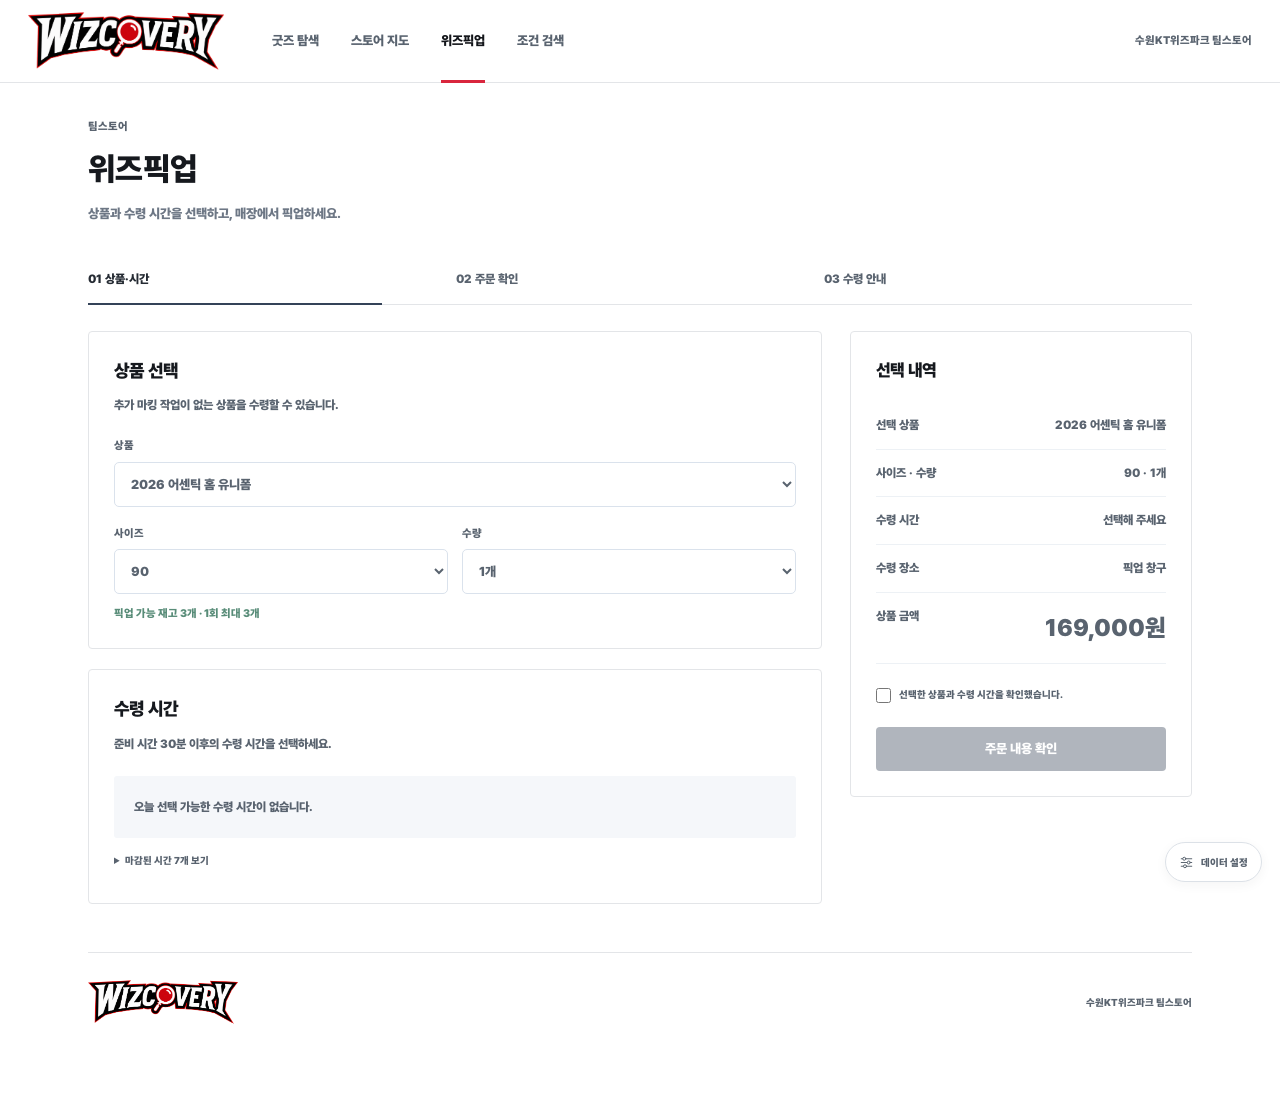
==== commit 8d4d57b2: "Add compact store data settings control Keep one small launcher on shopping pages and open a dialog " ====
--- a/pickup.html
+++ b/pickup.html
@@ -1,6 +1,6 @@
 <!doctype html>
-<html lang="ko"><head><meta charset="utf-8"><meta name="viewport" content="width=device-width,initial-scale=1"><title>위즈픽업 | WIZCOVERY</title><link rel="preload" as="font" href="assets/fonts/Pretendard-Black.otf" type="font/otf" crossorigin><link rel="stylesheet" href="typography.css?v=20261110-goods-layout"><link rel="stylesheet" href="experience.css?v=20261110-goods-layout"><link rel="stylesheet" href="ui.css?v=20261110-goods-layout"></head><body data-page="pickup"><header class="site-header"><a class="brand" href="index.html" aria-label="WIZCOVERY 홈"><img class="brand-logo" src="assets/brand/wizcovery-logo.png" alt="WIZCOVERY" width="196" height="66" fetchpriority="high"></a><nav aria-label="주 메뉴"><a href="index.html">굿즈 탐색</a><a href="store-map.html">스토어 지도</a><a href="pickup.html" aria-current="page">위즈픽업</a><a href="smart.html">조건 검색</a></nav><span class="header-location">수원KT위즈파크 팀스토어</span></header><main><section class="page-head"><div><p class="breadcrumb">팀스토어</p><h1>위즈픽업</h1><p>상품과 수령 시간을 선택하고, 매장에서 픽업하세요.</p></div></section><div class="steps" aria-label="픽업 단계"><span id="step1" class="active">01 상품·시간</span><span>→</span><span id="step2">02 주문 확인</span><span>→</span><span id="step3">03 수령 안내</span></div>
+<html lang="ko"><head><meta charset="utf-8"><meta name="viewport" content="width=device-width,initial-scale=1"><title>위즈픽업 | WIZCOVERY</title><link rel="preload" as="font" href="assets/fonts/Pretendard-Black.otf" type="font/otf" crossorigin><link rel="stylesheet" href="typography.css?v=20261110-goods-layout"><link rel="stylesheet" href="experience.css?v=20261110-goods-layout"><link rel="stylesheet" href="ui.css?v=20261111-data-settings"></head><body data-page="pickup"><header class="site-header"><a class="brand" href="index.html" aria-label="WIZCOVERY 홈"><img class="brand-logo" src="assets/brand/wizcovery-logo.png" alt="WIZCOVERY" width="196" height="66" fetchpriority="high"></a><nav aria-label="주 메뉴"><a href="index.html">굿즈 탐색</a><a href="store-map.html">스토어 지도</a><a href="pickup.html" aria-current="page">위즈픽업</a><a href="smart.html">조건 검색</a></nav><span class="header-location">수원KT위즈파크 팀스토어</span></header><main><section class="page-head"><div><p class="breadcrumb">팀스토어</p><h1>위즈픽업</h1><p>상품과 수령 시간을 선택하고, 매장에서 픽업하세요.</p></div></section><div class="steps" aria-label="픽업 단계"><span id="step1" class="active">01 상품·시간</span><span>→</span><span id="step2">02 주문 확인</span><span>→</span><span id="step3">03 수령 안내</span></div>
 <div id="choose" class="layout"><section><div class="card"><h2>상품 선택</h2><p>추가 마킹 작업이 없는 상품을 수령할 수 있습니다.</p><label for="product">상품</label><select id="product"></select><div class="field-row"><div><label for="size">사이즈</label><select id="size"></select></div><div><label for="quantity">수량</label><select id="quantity"></select></div></div><div id="stock" class="stock" aria-live="polite"></div></div><div class="card"><h2>수령 시간</h2><p>준비 시간 30분 이후의 수령 시간을 선택하세요.</p><div class="slots" id="slots"></div></div></section><aside><div class="card pickup-summary"><h2>선택 내역</h2><div class="summary"><span>선택 상품</span><span id="summary-product"></span></div><div class="summary"><span>사이즈 · 수량</span><span id="summary-size"></span></div><div class="summary"><span>수령 시간</span><span id="summary-time">선택해 주세요</span></div><div class="summary"><span>수령 장소</span><span>픽업 창구</span></div><div class="summary"><span>상품 금액</span><span id="total" class="total"></span></div><label class="check"><input id="agree" type="checkbox"><span>선택한 상품과 수령 시간을 확인했습니다.</span></label><button id="review" class="primary" disabled>주문 내용 확인</button></div></aside></div>
 <section id="review-screen" class="card ticket hidden"><div class="eyebrow red">CHECK YOUR PICKUP</div><h2 style="margin-top:12px">주문 내용 확인</h2><div id="review-details"></div><button id="confirm" class="primary">수령 정보 보기</button><button id="back" class="primary secondary">이전 단계</button></section>
 <section id="ticket" class="card ticket hidden" aria-live="polite"><div id="status" class="status"></div><h2 id="ticket-title" style="margin-top:12px"></h2><div id="ticket-details"></div><div class="code"><small>수령 번호</small><b id="order-code"></b></div><div class="notice" id="ticket-note"></div><button id="ready" class="primary">준비 완료 화면 보기</button><button id="reminder" class="primary secondary">경기 1시간 전 알림 미리보기</button><button id="cancel" class="primary secondary">픽업 취소</button><button id="restart" class="primary secondary hidden">다시 선택하기</button><a class="link" href="store-map.html">매장 지도 보기 →</a></section>
-<footer><a class="footer-brand" href="index.html" aria-label="WIZCOVERY 홈"><img class="footer-logo" src="assets/brand/wizcovery-logo.png" alt="WIZCOVERY" width="150" height="50" loading="lazy"></a><span>수원KT위즈파크 팀스토어</span></footer></main><script src="catalog.js?v=20261110-goods-layout"></script><script src="browser-simulator.js?v=20261110-goods-layout"></script><script src="experience.js?v=20261110-goods-layout"></script><script src="product-art.js?v=20261110-goods-layout"></script><script src="pickup.js?v=20261110-goods-layout"></script><script src="live-demo.js?v=20261110-goods-layout"></script><script src="ui.js?v=20261110-goods-layout"></script></body></html>
+<footer><a class="footer-brand" href="index.html" aria-label="WIZCOVERY 홈"><img class="footer-logo" src="assets/brand/wizcovery-logo.png" alt="WIZCOVERY" width="150" height="50" loading="lazy"></a><span>수원KT위즈파크 팀스토어</span></footer></main><script src="catalog.js?v=20261110-goods-layout"></script><script src="browser-simulator.js?v=20261111-data-settings"></script><script src="experience.js?v=20261110-goods-layout"></script><script src="product-art.js?v=20261110-goods-layout"></script><script src="pickup.js?v=20261110-goods-layout"></script><script src="live-demo.js?v=20261111-data-settings"></script><script src="ui.js?v=20261110-goods-layout"></script></body></html>
--- a/ui.css
+++ b/ui.css
@@ -52,3 +52,14 @@
 .result-visual{overflow:hidden}.result-visual .product-photo{display:block;width:100%;height:auto;max-height:220px;object-fit:contain;object-position:center}
 
 .art.has-photo{display:block;height:auto;aspect-ratio:1;background:#efefef}
+
+/* A single quiet launcher keeps the data controls off the shopping screens. */
+.data-settings-launcher{position:fixed;right:max(18px,env(safe-area-inset-right));bottom:max(18px,env(safe-area-inset-bottom));z-index:30;display:inline-flex;align-items:center;gap:7px;min-height:40px;padding:10px 13px;border:1px solid #dce1e7;border-radius:24px;background:#fff;color:#59636f;font-size:10px;line-height:1.6;box-shadow:0 3px 12px #2026300c}
+.data-settings-launcher:hover{border-color:#aeb8c5;color:#252b33}.data-settings-launcher svg{width:15px;height:15px;fill:none;stroke:currentColor;stroke-width:1.3;stroke-linecap:round}.data-settings-launcher svg circle{fill:#fff}.data-settings-launcher[data-active=true]::after{content:'';width:5px;height:5px;border-radius:50%;background:var(--red)}
+.has-data-settings footer{padding-bottom:78px}
+.data-settings-dialog{width:420px;max-width:calc(100vw - 32px);max-height:calc(100dvh - 40px);margin:auto;padding:0;overflow:auto;border:1px solid #dde2e8;border-radius:12px;background:#fff;color:var(--ink);box-shadow:0 20px 70px #17223330}.data-settings-dialog::backdrop{background:#19212d66}
+.data-settings-header{display:flex;justify-content:space-between;align-items:center;gap:16px;padding:17px 20px;border-bottom:1px solid var(--line)}.data-settings-header h2{font-size:17px;line-height:1.5}.data-settings-close{display:flex;align-items:center;justify-content:center;flex:none;width:32px;height:32px;border:1px solid #e5e9ef;border-radius:5px;background:#fff;color:#59636f;font-size:22px;line-height:1}
+.data-settings-form{padding:0 20px 20px;text-align:left}.data-settings-form>p{font-size:11px;line-height:1.8;margin:16px 0}.data-settings-presets{display:grid;grid-template-columns:repeat(2,minmax(0,1fr));gap:8px;margin:0 0 20px}.data-settings-presets button{min-width:0;min-height:40px;padding:9px;border:1px solid #e0e5eb;border-radius:5px;background:#f8f9fa;color:#59636f;font-size:11px}.data-settings-presets button:hover{border-color:#aeb8c5;background:#f0f3f6;color:#252b33}
+.data-settings-form>label{display:flex;align-items:center;justify-content:space-between;gap:8px;margin:15px 0 7px;font-size:11px;color:#59636f}.data-settings-form>label>span{font-size:9px;color:#737d8a}.data-settings-form>input,.data-settings-form>select{display:block;width:100%;min-width:0;height:44px;min-height:44px;margin:0;font-size:12px;box-sizing:border-box}.data-settings-form>.data-settings-error{margin-bottom:0;color:#b02c43}
+.data-settings-actions{display:grid;grid-template-columns:1fr 1fr;gap:10px;margin-top:22px}.data-settings-actions button{min-height:43px;padding:10px;border:1px solid #dce2e9;border-radius:5px;font-size:11px}.data-settings-actions .primary{border-color:var(--red)}.data-settings-reset{color:#59636f;background:#fff}
+@media(max-width:600px){.data-settings-launcher{min-height:40px;font-size:10px;right:max(14px,env(safe-area-inset-right));bottom:max(14px,env(safe-area-inset-bottom))}.data-settings-dialog{max-height:calc(100dvh - 28px)}.data-settings-header{padding:15px 17px}.data-settings-form{padding:0 17px 17px}.data-settings-header h2{font-size:16px}}
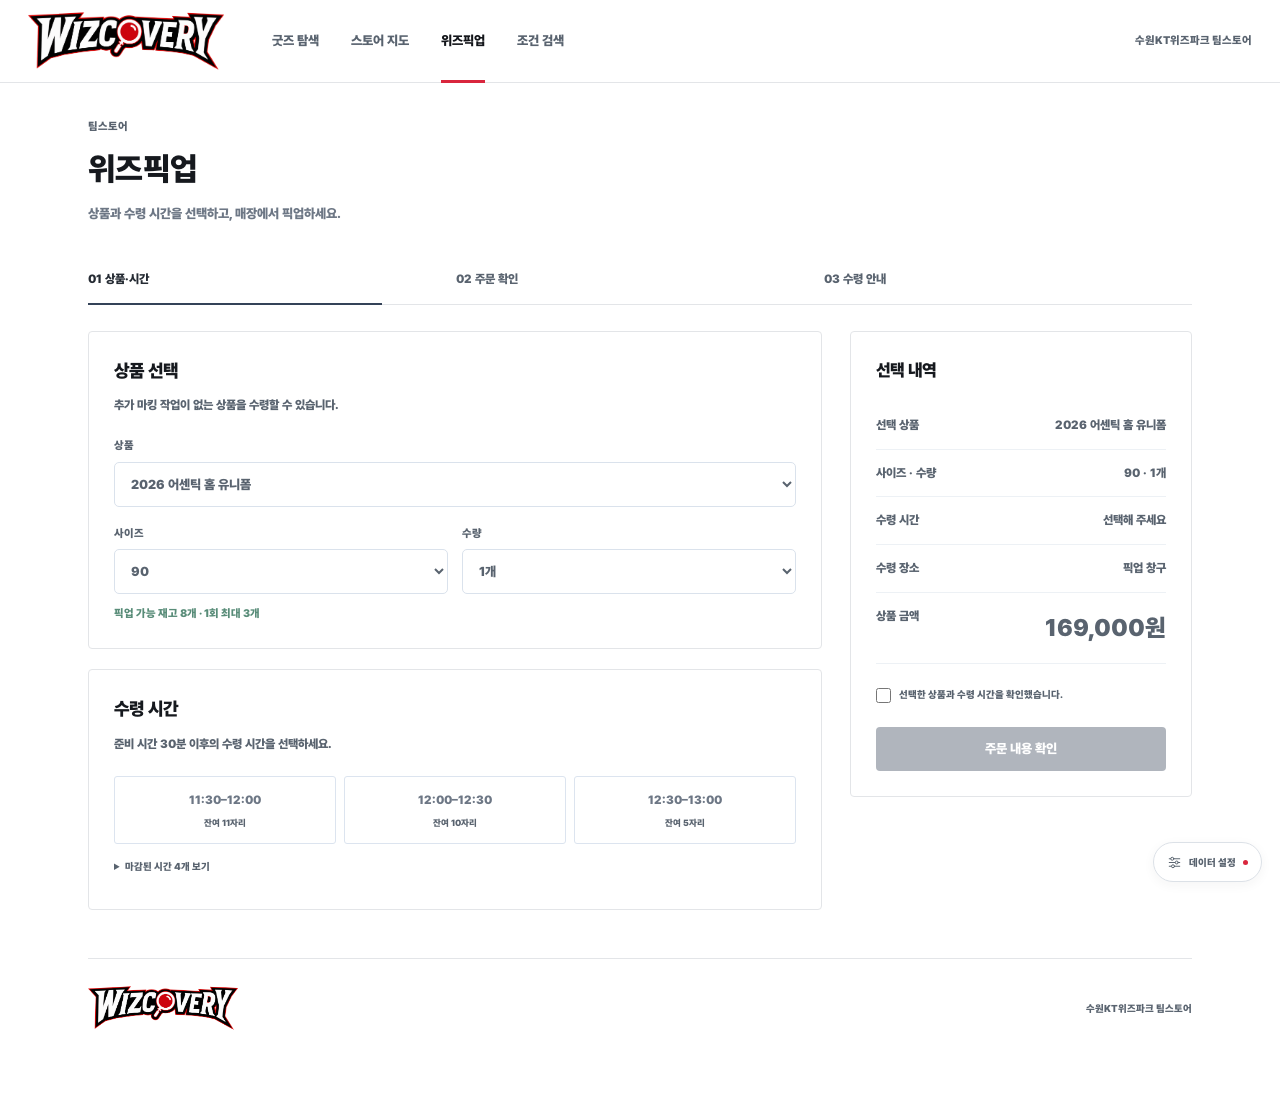
==== commit 2be17a27: "Default demo to open and allow manual reduced-motion guide" ====
--- a/pickup.html
+++ b/pickup.html
@@ -3,4 +3,4 @@
 <div id="choose" class="layout"><section><div class="card"><h2>상품 선택</h2><p>추가 마킹 작업이 없는 상품을 수령할 수 있습니다.</p><label for="product">상품</label><select id="product"></select><div class="field-row"><div><label for="size">사이즈</label><select id="size"></select></div><div><label for="quantity">수량</label><select id="quantity"></select></div></div><div id="stock" class="stock" aria-live="polite"></div></div><div class="card"><h2>수령 시간</h2><p>준비 시간 30분 이후의 수령 시간을 선택하세요.</p><div class="slots" id="slots"></div></div></section><aside><div class="card pickup-summary"><h2>선택 내역</h2><div class="summary"><span>선택 상품</span><span id="summary-product"></span></div><div class="summary"><span>사이즈 · 수량</span><span id="summary-size"></span></div><div class="summary"><span>수령 시간</span><span id="summary-time">선택해 주세요</span></div><div class="summary"><span>수령 장소</span><span>픽업 창구</span></div><div class="summary"><span>상품 금액</span><span id="total" class="total"></span></div><label class="check"><input id="agree" type="checkbox"><span>선택한 상품과 수령 시간을 확인했습니다.</span></label><button id="review" class="primary" disabled>주문 내용 확인</button></div></aside></div>
 <section id="review-screen" class="card ticket hidden"><div class="eyebrow red">CHECK YOUR PICKUP</div><h2 style="margin-top:12px">주문 내용 확인</h2><div id="review-details"></div><button id="confirm" class="primary">수령 정보 보기</button><button id="back" class="primary secondary">이전 단계</button></section>
 <section id="ticket" class="card ticket hidden" aria-live="polite"><div id="status" class="status"></div><h2 id="ticket-title" style="margin-top:12px"></h2><div id="ticket-details"></div><div class="code"><small>수령 번호</small><b id="order-code"></b></div><div class="notice" id="ticket-note"></div><button id="ready" class="primary">준비 완료 화면 보기</button><button id="reminder" class="primary secondary">경기 1시간 전 알림 미리보기</button><button id="cancel" class="primary secondary">픽업 취소</button><button id="restart" class="primary secondary hidden">다시 선택하기</button><a class="link" href="store-map.html">매장 지도 보기 →</a></section>
-<footer><a class="footer-brand" href="index.html" aria-label="WIZCOVERY 홈"><img class="footer-logo" src="assets/brand/wizcovery-logo.png" alt="WIZCOVERY" width="150" height="50" loading="lazy"></a><span>수원KT위즈파크 팀스토어</span></footer></main><script src="catalog.js?v=20261110-goods-layout"></script><script src="browser-simulator.js?v=20261111-data-settings"></script><script src="experience.js?v=20261110-goods-layout"></script><script src="product-art.js?v=20261110-goods-layout"></script><script src="pickup.js?v=20261110-goods-layout"></script><script src="live-demo.js?v=20261111-data-settings"></script><script src="ui.js?v=20261110-goods-layout"></script></body></html>
+<footer><a class="footer-brand" href="index.html" aria-label="WIZCOVERY 홈"><img class="footer-logo" src="assets/brand/wizcovery-logo.png" alt="WIZCOVERY" width="150" height="50" loading="lazy"></a><span>수원KT위즈파크 팀스토어</span></footer></main><script src="catalog.js?v=20261110-goods-layout"></script><script src="browser-simulator.js?v=20261114-open-default"></script><script src="experience.js?v=20261110-goods-layout"></script><script src="product-art.js?v=20261110-goods-layout"></script><script src="pickup.js?v=20261110-goods-layout"></script><script src="live-demo.js?v=20261111-data-settings"></script><script src="ui.js?v=20261110-goods-layout"></script></body></html>
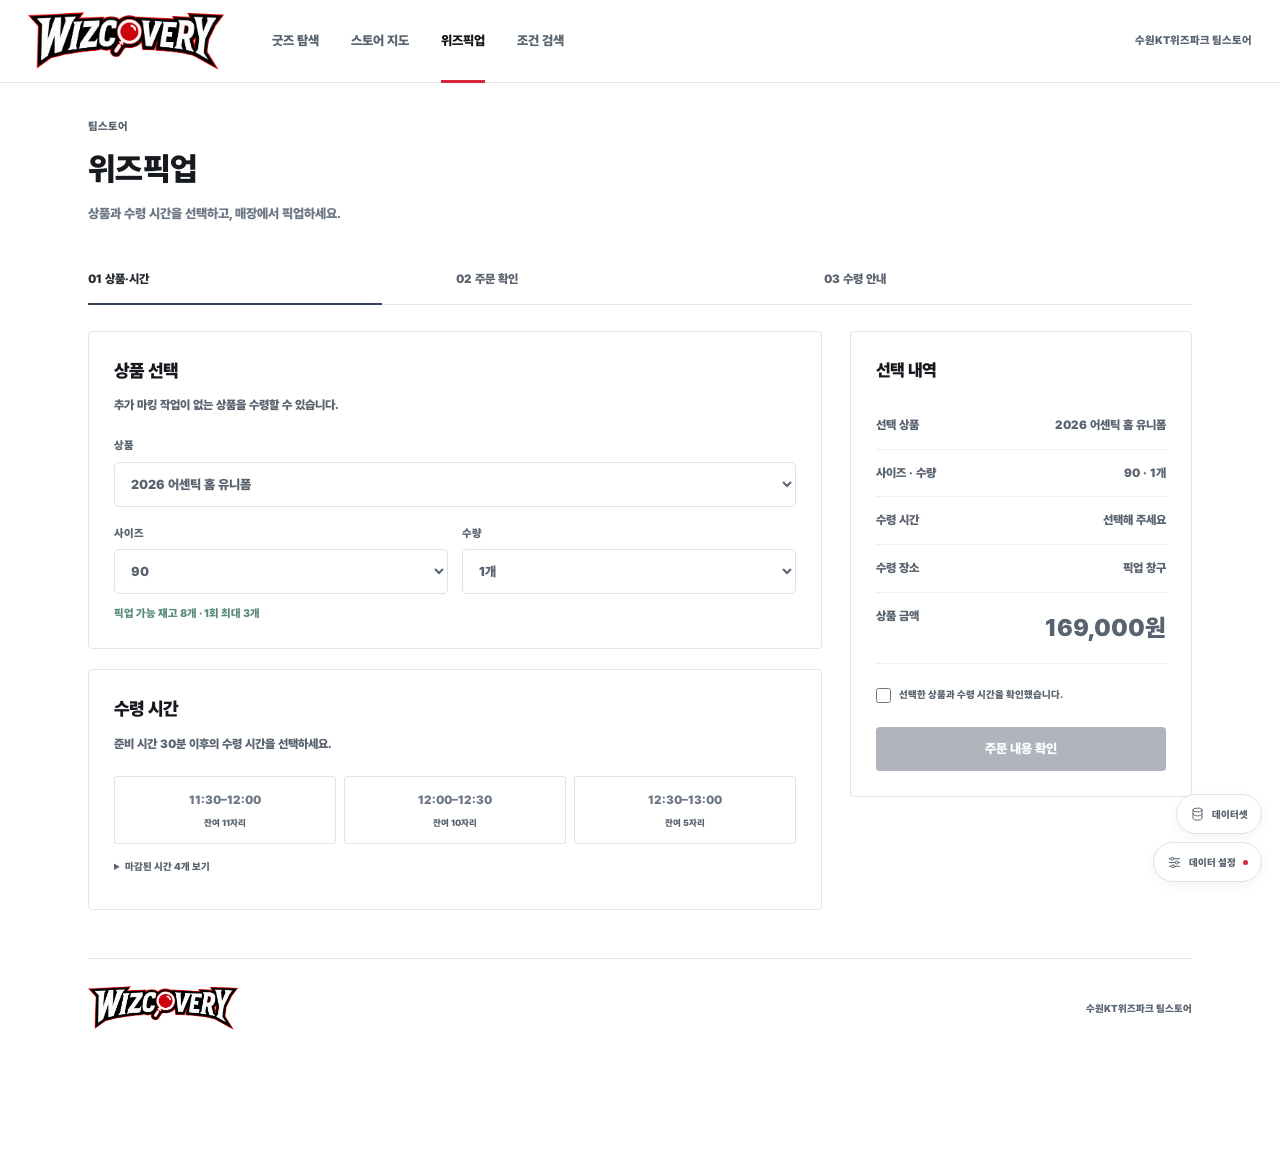
==== commit 49915b27: "Add presentation dataset viewer above demo settings" ====
--- a/pickup.html
+++ b/pickup.html
@@ -1,6 +1,6 @@
 <!doctype html>
-<html lang="ko"><head><meta charset="utf-8"><meta name="viewport" content="width=device-width,initial-scale=1"><title>위즈픽업 | WIZCOVERY</title><link rel="preload" as="font" href="assets/fonts/Pretendard-Black.otf" type="font/otf" crossorigin><link rel="stylesheet" href="typography.css?v=20261110-goods-layout"><link rel="stylesheet" href="experience.css?v=20261110-goods-layout"><link rel="stylesheet" href="ui.css?v=20261111-data-settings"></head><body data-page="pickup"><header class="site-header"><a class="brand" href="index.html" aria-label="WIZCOVERY 홈"><img class="brand-logo" src="assets/brand/wizcovery-logo.png" alt="WIZCOVERY" width="196" height="66" fetchpriority="high"></a><nav aria-label="주 메뉴"><a href="index.html">굿즈 탐색</a><a href="store-map.html">스토어 지도</a><a href="pickup.html" aria-current="page">위즈픽업</a><a href="smart.html">조건 검색</a></nav><span class="header-location">수원KT위즈파크 팀스토어</span></header><main><section class="page-head"><div><p class="breadcrumb">팀스토어</p><h1>위즈픽업</h1><p>상품과 수령 시간을 선택하고, 매장에서 픽업하세요.</p></div></section><div class="steps" aria-label="픽업 단계"><span id="step1" class="active">01 상품·시간</span><span>→</span><span id="step2">02 주문 확인</span><span>→</span><span id="step3">03 수령 안내</span></div>
+<html lang="ko"><head><meta charset="utf-8"><meta name="viewport" content="width=device-width,initial-scale=1"><title>위즈픽업 | WIZCOVERY</title><link rel="preload" as="font" href="assets/fonts/Pretendard-Black.otf" type="font/otf" crossorigin><link rel="stylesheet" href="typography.css?v=20261110-goods-layout"><link rel="stylesheet" href="experience.css?v=20261110-goods-layout"><link rel="stylesheet" href="ui.css?v=20261114-datasets"></head><body data-page="pickup"><header class="site-header"><a class="brand" href="index.html" aria-label="WIZCOVERY 홈"><img class="brand-logo" src="assets/brand/wizcovery-logo.png" alt="WIZCOVERY" width="196" height="66" fetchpriority="high"></a><nav aria-label="주 메뉴"><a href="index.html">굿즈 탐색</a><a href="store-map.html">스토어 지도</a><a href="pickup.html" aria-current="page">위즈픽업</a><a href="smart.html">조건 검색</a></nav><span class="header-location">수원KT위즈파크 팀스토어</span></header><main><section class="page-head"><div><p class="breadcrumb">팀스토어</p><h1>위즈픽업</h1><p>상품과 수령 시간을 선택하고, 매장에서 픽업하세요.</p></div></section><div class="steps" aria-label="픽업 단계"><span id="step1" class="active">01 상품·시간</span><span>→</span><span id="step2">02 주문 확인</span><span>→</span><span id="step3">03 수령 안내</span></div>
 <div id="choose" class="layout"><section><div class="card"><h2>상품 선택</h2><p>추가 마킹 작업이 없는 상품을 수령할 수 있습니다.</p><label for="product">상품</label><select id="product"></select><div class="field-row"><div><label for="size">사이즈</label><select id="size"></select></div><div><label for="quantity">수량</label><select id="quantity"></select></div></div><div id="stock" class="stock" aria-live="polite"></div></div><div class="card"><h2>수령 시간</h2><p>준비 시간 30분 이후의 수령 시간을 선택하세요.</p><div class="slots" id="slots"></div></div></section><aside><div class="card pickup-summary"><h2>선택 내역</h2><div class="summary"><span>선택 상품</span><span id="summary-product"></span></div><div class="summary"><span>사이즈 · 수량</span><span id="summary-size"></span></div><div class="summary"><span>수령 시간</span><span id="summary-time">선택해 주세요</span></div><div class="summary"><span>수령 장소</span><span>픽업 창구</span></div><div class="summary"><span>상품 금액</span><span id="total" class="total"></span></div><label class="check"><input id="agree" type="checkbox"><span>선택한 상품과 수령 시간을 확인했습니다.</span></label><button id="review" class="primary" disabled>주문 내용 확인</button></div></aside></div>
 <section id="review-screen" class="card ticket hidden"><div class="eyebrow red">CHECK YOUR PICKUP</div><h2 style="margin-top:12px">주문 내용 확인</h2><div id="review-details"></div><button id="confirm" class="primary">수령 정보 보기</button><button id="back" class="primary secondary">이전 단계</button></section>
 <section id="ticket" class="card ticket hidden" aria-live="polite"><div id="status" class="status"></div><h2 id="ticket-title" style="margin-top:12px"></h2><div id="ticket-details"></div><div class="code"><small>수령 번호</small><b id="order-code"></b></div><div class="notice" id="ticket-note"></div><button id="ready" class="primary">준비 완료 화면 보기</button><button id="reminder" class="primary secondary">경기 1시간 전 알림 미리보기</button><button id="cancel" class="primary secondary">픽업 취소</button><button id="restart" class="primary secondary hidden">다시 선택하기</button><a class="link" href="store-map.html">매장 지도 보기 →</a></section>
-<footer><a class="footer-brand" href="index.html" aria-label="WIZCOVERY 홈"><img class="footer-logo" src="assets/brand/wizcovery-logo.png" alt="WIZCOVERY" width="150" height="50" loading="lazy"></a><span>수원KT위즈파크 팀스토어</span></footer></main><script src="catalog.js?v=20261110-goods-layout"></script><script src="browser-simulator.js?v=20261114-open-default"></script><script src="experience.js?v=20261110-goods-layout"></script><script src="product-art.js?v=20261110-goods-layout"></script><script src="pickup.js?v=20261110-goods-layout"></script><script src="live-demo.js?v=20261111-data-settings"></script><script src="ui.js?v=20261110-goods-layout"></script></body></html>
+<footer><a class="footer-brand" href="index.html" aria-label="WIZCOVERY 홈"><img class="footer-logo" src="assets/brand/wizcovery-logo.png" alt="WIZCOVERY" width="150" height="50" loading="lazy"></a><span>수원KT위즈파크 팀스토어</span></footer></main><script src="catalog.js?v=20261110-goods-layout"></script><script src="browser-simulator.js?v=20261114-open-default"></script><script src="experience.js?v=20261110-goods-layout"></script><script src="product-art.js?v=20261110-goods-layout"></script><script src="pickup.js?v=20261110-goods-layout"></script><script src="ontology.js?v=20261110-goods-layout"></script><script src="dataset-viewer.js?v=20261114-datasets"></script><script src="live-demo.js?v=20261114-datasets"></script><script src="ui.js?v=20261110-goods-layout"></script></body></html>
--- a/ui.css
+++ b/ui.css
@@ -53,13 +53,18 @@
 
 .art.has-photo{display:block;height:auto;aspect-ratio:1;background:#efefef}
 
-/* A single quiet launcher keeps the data controls off the shopping screens. */
-.data-settings-launcher{position:fixed;right:max(18px,env(safe-area-inset-right));bottom:max(18px,env(safe-area-inset-bottom));z-index:30;display:inline-flex;align-items:center;gap:7px;min-height:40px;padding:10px 13px;border:1px solid #dce1e7;border-radius:24px;background:#fff;color:#59636f;font-size:10px;line-height:1.6;box-shadow:0 3px 12px #2026300c}
-.data-settings-launcher:hover{border-color:#aeb8c5;color:#252b33}.data-settings-launcher svg{width:15px;height:15px;fill:none;stroke:currentColor;stroke-width:1.3;stroke-linecap:round}.data-settings-launcher svg circle{fill:#fff}.data-settings-launcher[data-active=true]::after{content:'';width:5px;height:5px;border-radius:50%;background:var(--red)}
-.has-data-settings footer{padding-bottom:78px}
+/* Small, stacked controls keep presentation data close to its settings. */
+.data-tools{position:fixed;right:max(18px,env(safe-area-inset-right));bottom:max(18px,env(safe-area-inset-bottom));z-index:30;display:flex;flex-direction:column;align-items:flex-end;gap:8px}
+.data-settings-launcher,.dataset-launcher{display:inline-flex;align-items:center;gap:7px;min-height:40px;padding:10px 13px;border:1px solid #dce1e7;border-radius:24px;background:#fff;color:#59636f;font-size:10px;line-height:1.6;box-shadow:0 3px 12px #2026300c}
+.data-settings-launcher:hover,.dataset-launcher:hover{border-color:#aeb8c5;color:#252b33}.data-tools svg{width:15px;height:15px;fill:none;stroke:currentColor;stroke-width:1.3;stroke-linecap:round}.data-settings-launcher svg circle{fill:#fff}.data-settings-launcher[data-active=true]::after{content:'';width:5px;height:5px;border-radius:50%;background:var(--red)}
+.has-data-settings footer{padding-bottom:126px}
 .data-settings-dialog{width:420px;max-width:calc(100vw - 32px);max-height:calc(100dvh - 40px);margin:auto;padding:0;overflow:auto;border:1px solid #dde2e8;border-radius:12px;background:#fff;color:var(--ink);box-shadow:0 20px 70px #17223330}.data-settings-dialog::backdrop{background:#19212d66}
 .data-settings-header{display:flex;justify-content:space-between;align-items:center;gap:16px;padding:17px 20px;border-bottom:1px solid var(--line)}.data-settings-header h2{font-size:17px;line-height:1.5}.data-settings-close{display:flex;align-items:center;justify-content:center;flex:none;width:32px;height:32px;border:1px solid #e5e9ef;border-radius:5px;background:#fff;color:#59636f;font-size:22px;line-height:1}
 .data-settings-form{padding:0 20px 20px;text-align:left}.data-settings-form>p{font-size:11px;line-height:1.8;margin:16px 0}.data-settings-presets{display:grid;grid-template-columns:repeat(2,minmax(0,1fr));gap:8px;margin:0 0 20px}.data-settings-presets button{min-width:0;min-height:40px;padding:9px;border:1px solid #e0e5eb;border-radius:5px;background:#f8f9fa;color:#59636f;font-size:11px}.data-settings-presets button:hover{border-color:#aeb8c5;background:#f0f3f6;color:#252b33}
 .data-settings-form>label{display:flex;align-items:center;justify-content:space-between;gap:8px;margin:15px 0 7px;font-size:11px;color:#59636f}.data-settings-form>label>span{font-size:9px;color:#737d8a}.data-settings-form>input,.data-settings-form>select{display:block;width:100%;min-width:0;height:44px;min-height:44px;margin:0;font-size:12px;box-sizing:border-box}.data-settings-form>.data-settings-error{margin-bottom:0;color:#b02c43}
 .data-settings-actions{display:grid;grid-template-columns:1fr 1fr;gap:10px;margin-top:22px}.data-settings-actions button{min-height:43px;padding:10px;border:1px solid #dce2e9;border-radius:5px;font-size:11px}.data-settings-actions .primary{border-color:var(--red)}.data-settings-reset{color:#59636f;background:#fff}
-@media(max-width:600px){.data-settings-launcher{min-height:40px;font-size:10px;right:max(14px,env(safe-area-inset-right));bottom:max(14px,env(safe-area-inset-bottom))}.data-settings-dialog{max-height:calc(100dvh - 28px)}.data-settings-header{padding:15px 17px}.data-settings-form{padding:0 17px 17px}.data-settings-header h2{font-size:16px}}
+@media(max-width:600px){.data-tools{right:max(14px,env(safe-area-inset-right));bottom:max(14px,env(safe-area-inset-bottom))}.data-settings-dialog{max-height:calc(100dvh - 28px)}.data-settings-header{padding:15px 17px}.data-settings-form{padding:0 17px 17px}.data-settings-header h2{font-size:16px}}
+
+.dataset-dialog{width:980px;max-width:calc(100vw - 32px);max-height:calc(100vh - 40px);max-height:calc(100dvh - 40px);margin:auto;padding:0;border:1px solid #dde2e8;border-radius:12px;background:#fff;color:var(--ink);overflow:auto;overscroll-behavior:contain;box-shadow:0 20px 70px #17223330}
+.dataset-dialog::backdrop{background:#19212d66}.dataset-header{position:sticky;top:0;z-index:2;display:flex;align-items:center;justify-content:space-between;gap:16px;padding:16px 24px;border-bottom:1px solid var(--line);background:white}.dataset-eyebrow{font-size:9px;letter-spacing:1.1px;color:var(--muted)}.dataset-header h2{font-size:21px;line-height:1.5}.dataset-close{flex:none;display:flex;align-items:center;justify-content:center;width:36px;height:36px;border:1px solid var(--line);border-radius:5px;font-size:24px;line-height:1;background:white;color:#59636f}.dataset-body{padding:0 24px 22px;min-width:0}.dataset-body>p,.dataset-panel>p{font-size:11px;line-height:1.9;margin:14px 0;color:#59636f}.dataset-context{display:flex;align-items:center;flex-wrap:wrap;gap:7px 12px;font-size:10px;color:#59636f}.dataset-badge{border:1px solid #dedfe6;background:#f5f6f8;color:#4f5b6b;border-radius:4px;padding:3px 7px}.dataset-counts{display:grid;grid-template-columns:repeat(4,minmax(0,1fr));gap:10px;margin:18px 0}.dataset-counts>div{min-width:0;border:1px solid #e4e8ed;border-radius:6px;padding:13px 15px;background:#fafbfc}.dataset-counts dt{font-size:10px;color:#59636f}.dataset-counts dd{font-size:23px;line-height:1.5;margin:3px 0 0;color:#252b33}.dataset-tabs{display:grid;grid-template-columns:repeat(4,minmax(0,1fr));gap:6px;border-bottom:1px solid var(--line);padding-bottom:12px;margin-bottom:20px}.dataset-tabs button{min-width:0;min-height:40px;padding:8px 5px;border:1px solid #e0e5eb;border-radius:5px;color:#59636f;background:white;font-size:11px}.dataset-tabs button[aria-selected=true]{background:#252b33;border-color:#252b33;color:#fff}.dataset-panel{min-width:0}.dataset-panel[hidden]{display:none}.dataset-panel h3{font-size:16px}.dataset-filters{display:grid;grid-template-columns:minmax(0,1fr) 200px;gap:12px;margin:16px 0}.dataset-filters label,.dataset-relation-label{display:grid;gap:7px;font-size:11px;color:#59636f;min-width:0}.dataset-filters input,.dataset-filters select,.dataset-relation-filter{width:100%;min-width:0;font-size:12px!important}.dataset-relation-label{max-width:300px;margin:16px 0}.dataset-inventory-count,.dataset-relation-count{font-size:10px!important}.dataset-table-wrap{overflow:auto;max-width:100%;overscroll-behavior:contain;border:1px solid #e3e8ee;border-radius:5px}.dataset-table-wrap table{width:100%;border-collapse:collapse;font-size:11px;white-space:nowrap}.dataset-table-wrap caption{text-align:left;padding:10px 12px;background:#f7f8fa;color:#59636f;font-size:10px}.dataset-table-wrap th,.dataset-table-wrap td{text-align:left;padding:10px 12px;border-bottom:1px solid #e8ecf1;border-right:0}.dataset-table-wrap th{background:#f7f8fa;font-size:10px;color:#59636f}.dataset-table-wrap td small{display:block;font-size:9px;color:#737d8a;margin-top:3px}.dataset-table-wrap tr:last-child td{border-bottom:0}.dataset-services{display:grid;grid-template-columns:minmax(0,1fr);gap:12px}.dataset-services h4{margin:16px 0 0;font-size:13px}.dataset-services table{white-space:normal}.dataset-services td:first-child{min-width:90px}.dataset-services td:last-child{min-width:110px}.dataset-json{margin:16px 0 0;background:#f5f7fa;color:#3c4655;border:1px solid #e3e8ee;border-radius:5px;font-size:11px;line-height:1.8;padding:16px;max-height:420px;overflow:auto;overscroll-behavior:contain;white-space:pre}.dataset-footer{display:flex;align-items:center;justify-content:space-between;flex-wrap:wrap;gap:12px;border-top:1px solid var(--line);margin-top:22px;padding-top:16px;font-size:10px;color:#737d8a}.dataset-download{min-height:40px;padding:8px 12px;border:1px solid #d8dfe7;border-radius:5px;background:white;font-size:11px;color:#465260}
+@media(max-width:600px){.dataset-dialog{max-width:calc(100vw - 24px);max-height:calc(100dvh - 24px)}.dataset-header{padding:13px 16px}.dataset-header h2{font-size:18px}.dataset-body{padding:0 16px 16px}.dataset-counts{grid-template-columns:repeat(2,minmax(0,1fr));gap:8px}.dataset-counts>div{padding:10px 12px}.dataset-counts dd{font-size:21px}.dataset-filters{grid-template-columns:minmax(0,1fr)}.dataset-tabs{gap:4px}.dataset-tabs button{font-size:10px}.dataset-clock{font-size:9px}.dataset-footer{align-items:flex-start;flex-direction:column}.dataset-download{width:100%}}
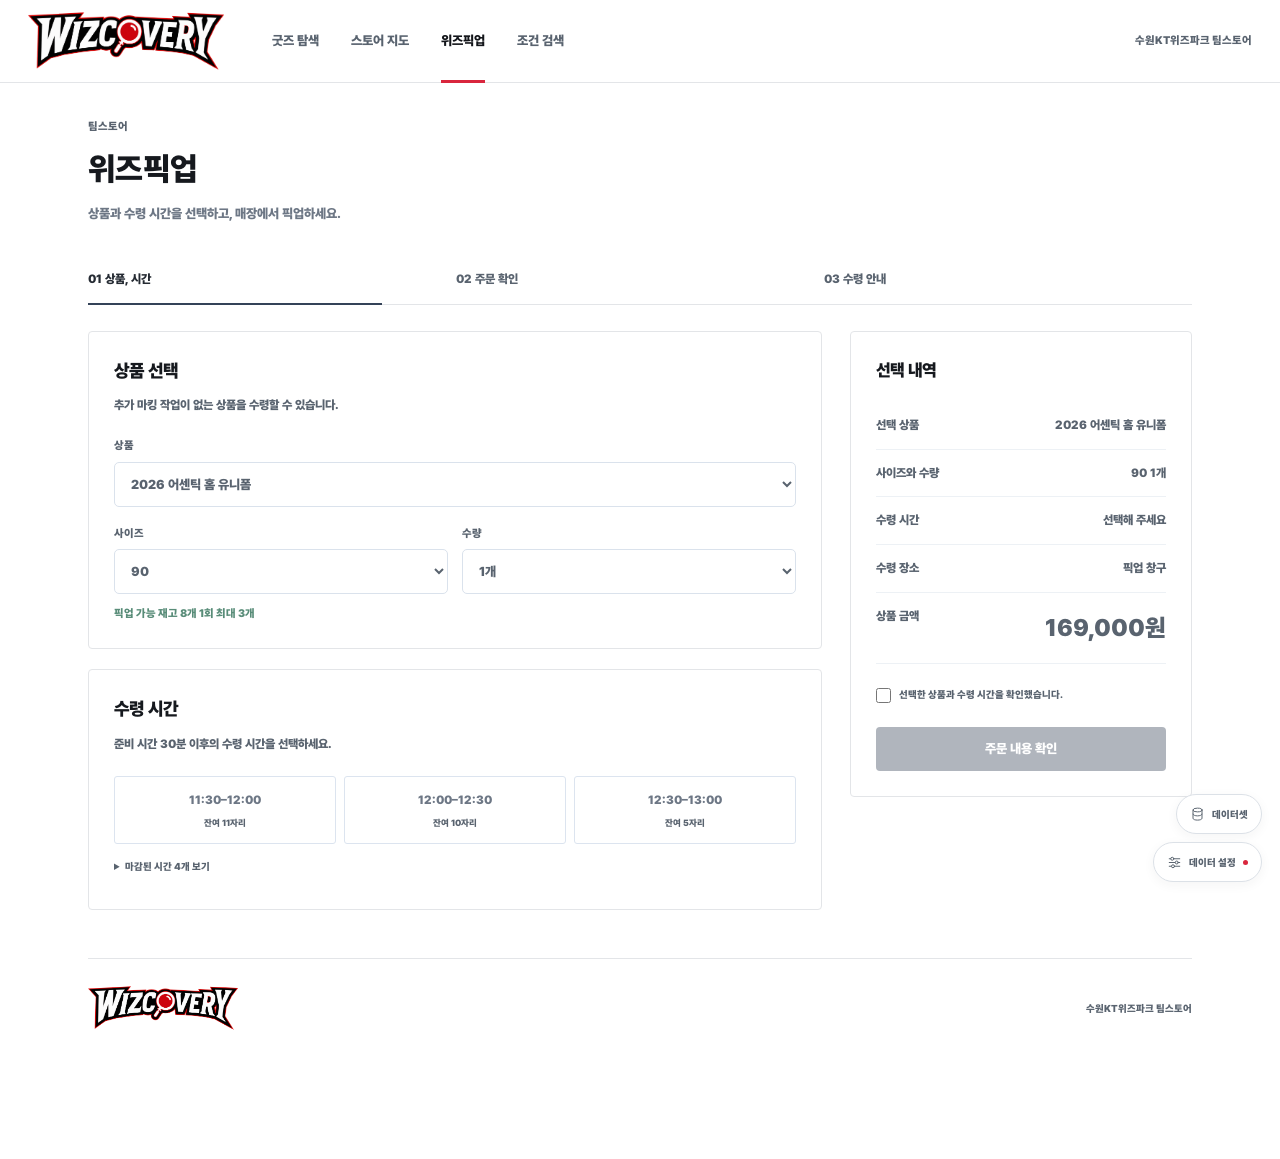
==== commit ac2ba483: "Remove middle-dot separators and use natural UI copy" ====
--- a/pickup.html
+++ b/pickup.html
@@ -1,6 +1,6 @@
 <!doctype html>
-<html lang="ko"><head><meta charset="utf-8"><meta name="viewport" content="width=device-width,initial-scale=1"><title>위즈픽업 | WIZCOVERY</title><link rel="preload" as="font" href="assets/fonts/Pretendard-Black.otf" type="font/otf" crossorigin><link rel="stylesheet" href="typography.css?v=20261110-goods-layout"><link rel="stylesheet" href="experience.css?v=20261110-goods-layout"><link rel="stylesheet" href="ui.css?v=20261114-datasets"></head><body data-page="pickup"><header class="site-header"><a class="brand" href="index.html" aria-label="WIZCOVERY 홈"><img class="brand-logo" src="assets/brand/wizcovery-logo.png" alt="WIZCOVERY" width="196" height="66" fetchpriority="high"></a><nav aria-label="주 메뉴"><a href="index.html">굿즈 탐색</a><a href="store-map.html">스토어 지도</a><a href="pickup.html" aria-current="page">위즈픽업</a><a href="smart.html">조건 검색</a></nav><span class="header-location">수원KT위즈파크 팀스토어</span></header><main><section class="page-head"><div><p class="breadcrumb">팀스토어</p><h1>위즈픽업</h1><p>상품과 수령 시간을 선택하고, 매장에서 픽업하세요.</p></div></section><div class="steps" aria-label="픽업 단계"><span id="step1" class="active">01 상품·시간</span><span>→</span><span id="step2">02 주문 확인</span><span>→</span><span id="step3">03 수령 안내</span></div>
-<div id="choose" class="layout"><section><div class="card"><h2>상품 선택</h2><p>추가 마킹 작업이 없는 상품을 수령할 수 있습니다.</p><label for="product">상품</label><select id="product"></select><div class="field-row"><div><label for="size">사이즈</label><select id="size"></select></div><div><label for="quantity">수량</label><select id="quantity"></select></div></div><div id="stock" class="stock" aria-live="polite"></div></div><div class="card"><h2>수령 시간</h2><p>준비 시간 30분 이후의 수령 시간을 선택하세요.</p><div class="slots" id="slots"></div></div></section><aside><div class="card pickup-summary"><h2>선택 내역</h2><div class="summary"><span>선택 상품</span><span id="summary-product"></span></div><div class="summary"><span>사이즈 · 수량</span><span id="summary-size"></span></div><div class="summary"><span>수령 시간</span><span id="summary-time">선택해 주세요</span></div><div class="summary"><span>수령 장소</span><span>픽업 창구</span></div><div class="summary"><span>상품 금액</span><span id="total" class="total"></span></div><label class="check"><input id="agree" type="checkbox"><span>선택한 상품과 수령 시간을 확인했습니다.</span></label><button id="review" class="primary" disabled>주문 내용 확인</button></div></aside></div>
+<html lang="ko"><head><meta charset="utf-8"><meta name="viewport" content="width=device-width,initial-scale=1"><title>위즈픽업 | WIZCOVERY</title><link rel="preload" as="font" href="assets/fonts/Pretendard-Black.otf" type="font/otf" crossorigin><link rel="stylesheet" href="typography.css?v=20261110-goods-layout"><link rel="stylesheet" href="experience.css?v=20261110-goods-layout"><link rel="stylesheet" href="ui.css?v=20261115-fans"></head><body data-page="pickup"><header class="site-header"><a class="brand" href="index.html" aria-label="WIZCOVERY 홈"><img class="brand-logo" src="assets/brand/wizcovery-logo.png" alt="WIZCOVERY" width="196" height="66" fetchpriority="high"></a><nav aria-label="주 메뉴"><a href="index.html">굿즈 탐색</a><a href="store-map.html">스토어 지도</a><a href="pickup.html" aria-current="page">위즈픽업</a><a href="smart.html">조건 검색</a></nav><span class="header-location">수원KT위즈파크 팀스토어</span></header><main><section class="page-head"><div><p class="breadcrumb">팀스토어</p><h1>위즈픽업</h1><p>상품과 수령 시간을 선택하고, 매장에서 픽업하세요.</p></div></section><div class="steps" aria-label="픽업 단계"><span id="step1" class="active">01 상품, 시간</span><span>→</span><span id="step2">02 주문 확인</span><span>→</span><span id="step3">03 수령 안내</span></div>
+<div id="choose" class="layout"><section><div class="card"><h2>상품 선택</h2><p>추가 마킹 작업이 없는 상품을 수령할 수 있습니다.</p><label for="product">상품</label><select id="product"></select><div class="field-row"><div><label for="size">사이즈</label><select id="size"></select></div><div><label for="quantity">수량</label><select id="quantity"></select></div></div><div id="stock" class="stock" aria-live="polite"></div></div><div class="card"><h2>수령 시간</h2><p>준비 시간 30분 이후의 수령 시간을 선택하세요.</p><div class="slots" id="slots"></div></div></section><aside><div class="card pickup-summary"><h2>선택 내역</h2><div class="summary"><span>선택 상품</span><span id="summary-product"></span></div><div class="summary"><span>사이즈와 수량</span><span id="summary-size"></span></div><div class="summary"><span>수령 시간</span><span id="summary-time">선택해 주세요</span></div><div class="summary"><span>수령 장소</span><span>픽업 창구</span></div><div class="summary"><span>상품 금액</span><span id="total" class="total"></span></div><label class="check"><input id="agree" type="checkbox"><span>선택한 상품과 수령 시간을 확인했습니다.</span></label><button id="review" class="primary" disabled>주문 내용 확인</button></div></aside></div>
 <section id="review-screen" class="card ticket hidden"><div class="eyebrow red">CHECK YOUR PICKUP</div><h2 style="margin-top:12px">주문 내용 확인</h2><div id="review-details"></div><button id="confirm" class="primary">수령 정보 보기</button><button id="back" class="primary secondary">이전 단계</button></section>
 <section id="ticket" class="card ticket hidden" aria-live="polite"><div id="status" class="status"></div><h2 id="ticket-title" style="margin-top:12px"></h2><div id="ticket-details"></div><div class="code"><small>수령 번호</small><b id="order-code"></b></div><div class="notice" id="ticket-note"></div><button id="ready" class="primary">준비 완료 화면 보기</button><button id="reminder" class="primary secondary">경기 1시간 전 알림 미리보기</button><button id="cancel" class="primary secondary">픽업 취소</button><button id="restart" class="primary secondary hidden">다시 선택하기</button><a class="link" href="store-map.html">매장 지도 보기 →</a></section>
-<footer><a class="footer-brand" href="index.html" aria-label="WIZCOVERY 홈"><img class="footer-logo" src="assets/brand/wizcovery-logo.png" alt="WIZCOVERY" width="150" height="50" loading="lazy"></a><span>수원KT위즈파크 팀스토어</span></footer></main><script src="catalog.js?v=20261110-goods-layout"></script><script src="browser-simulator.js?v=20261114-open-default"></script><script src="experience.js?v=20261110-goods-layout"></script><script src="product-art.js?v=20261110-goods-layout"></script><script src="pickup.js?v=20261110-goods-layout"></script><script src="ontology.js?v=20261110-goods-layout"></script><script src="dataset-viewer.js?v=20261114-datasets"></script><script src="live-demo.js?v=20261114-datasets"></script><script src="ui.js?v=20261110-goods-layout"></script></body></html>
+<footer><a class="footer-brand" href="index.html" aria-label="WIZCOVERY 홈"><img class="footer-logo" src="assets/brand/wizcovery-logo.png" alt="WIZCOVERY" width="150" height="50" loading="lazy"></a><span>수원KT위즈파크 팀스토어</span></footer></main><script src="catalog.js?v=20261115-plain-copy"></script><script src="browser-simulator.js?v=20261115-plain-copy"></script><script src="experience.js?v=20261115-plain-copy"></script><script src="product-art.js?v=20261110-goods-layout"></script><script src="pickup.js?v=20261115-plain-copy"></script><script src="ontology.js?v=20261115-plain-copy"></script><script src="fan-data.js?v=20261115-plain-copy"></script><script src="dataset-viewer.js?v=20261115-plain-copy"></script><script src="live-demo.js?v=20261115-plain-copy"></script><script src="ui.js?v=20261110-goods-layout"></script></body></html>
--- a/ui.css
+++ b/ui.css
@@ -68,3 +68,7 @@
 .dataset-dialog{width:980px;max-width:calc(100vw - 32px);max-height:calc(100vh - 40px);max-height:calc(100dvh - 40px);margin:auto;padding:0;border:1px solid #dde2e8;border-radius:12px;background:#fff;color:var(--ink);overflow:auto;overscroll-behavior:contain;box-shadow:0 20px 70px #17223330}
 .dataset-dialog::backdrop{background:#19212d66}.dataset-header{position:sticky;top:0;z-index:2;display:flex;align-items:center;justify-content:space-between;gap:16px;padding:16px 24px;border-bottom:1px solid var(--line);background:white}.dataset-eyebrow{font-size:9px;letter-spacing:1.1px;color:var(--muted)}.dataset-header h2{font-size:21px;line-height:1.5}.dataset-close{flex:none;display:flex;align-items:center;justify-content:center;width:36px;height:36px;border:1px solid var(--line);border-radius:5px;font-size:24px;line-height:1;background:white;color:#59636f}.dataset-body{padding:0 24px 22px;min-width:0}.dataset-body>p,.dataset-panel>p{font-size:11px;line-height:1.9;margin:14px 0;color:#59636f}.dataset-context{display:flex;align-items:center;flex-wrap:wrap;gap:7px 12px;font-size:10px;color:#59636f}.dataset-badge{border:1px solid #dedfe6;background:#f5f6f8;color:#4f5b6b;border-radius:4px;padding:3px 7px}.dataset-counts{display:grid;grid-template-columns:repeat(4,minmax(0,1fr));gap:10px;margin:18px 0}.dataset-counts>div{min-width:0;border:1px solid #e4e8ed;border-radius:6px;padding:13px 15px;background:#fafbfc}.dataset-counts dt{font-size:10px;color:#59636f}.dataset-counts dd{font-size:23px;line-height:1.5;margin:3px 0 0;color:#252b33}.dataset-tabs{display:grid;grid-template-columns:repeat(4,minmax(0,1fr));gap:6px;border-bottom:1px solid var(--line);padding-bottom:12px;margin-bottom:20px}.dataset-tabs button{min-width:0;min-height:40px;padding:8px 5px;border:1px solid #e0e5eb;border-radius:5px;color:#59636f;background:white;font-size:11px}.dataset-tabs button[aria-selected=true]{background:#252b33;border-color:#252b33;color:#fff}.dataset-panel{min-width:0}.dataset-panel[hidden]{display:none}.dataset-panel h3{font-size:16px}.dataset-filters{display:grid;grid-template-columns:minmax(0,1fr) 200px;gap:12px;margin:16px 0}.dataset-filters label,.dataset-relation-label{display:grid;gap:7px;font-size:11px;color:#59636f;min-width:0}.dataset-filters input,.dataset-filters select,.dataset-relation-filter{width:100%;min-width:0;font-size:12px!important}.dataset-relation-label{max-width:300px;margin:16px 0}.dataset-inventory-count,.dataset-relation-count{font-size:10px!important}.dataset-table-wrap{overflow:auto;max-width:100%;overscroll-behavior:contain;border:1px solid #e3e8ee;border-radius:5px}.dataset-table-wrap table{width:100%;border-collapse:collapse;font-size:11px;white-space:nowrap}.dataset-table-wrap caption{text-align:left;padding:10px 12px;background:#f7f8fa;color:#59636f;font-size:10px}.dataset-table-wrap th,.dataset-table-wrap td{text-align:left;padding:10px 12px;border-bottom:1px solid #e8ecf1;border-right:0}.dataset-table-wrap th{background:#f7f8fa;font-size:10px;color:#59636f}.dataset-table-wrap td small{display:block;font-size:9px;color:#737d8a;margin-top:3px}.dataset-table-wrap tr:last-child td{border-bottom:0}.dataset-services{display:grid;grid-template-columns:minmax(0,1fr);gap:12px}.dataset-services h4{margin:16px 0 0;font-size:13px}.dataset-services table{white-space:normal}.dataset-services td:first-child{min-width:90px}.dataset-services td:last-child{min-width:110px}.dataset-json{margin:16px 0 0;background:#f5f7fa;color:#3c4655;border:1px solid #e3e8ee;border-radius:5px;font-size:11px;line-height:1.8;padding:16px;max-height:420px;overflow:auto;overscroll-behavior:contain;white-space:pre}.dataset-footer{display:flex;align-items:center;justify-content:space-between;flex-wrap:wrap;gap:12px;border-top:1px solid var(--line);margin-top:22px;padding-top:16px;font-size:10px;color:#737d8a}.dataset-download{min-height:40px;padding:8px 12px;border:1px solid #d8dfe7;border-radius:5px;background:white;font-size:11px;color:#465260}
 @media(max-width:600px){.dataset-dialog{max-width:calc(100vw - 24px);max-height:calc(100dvh - 24px)}.dataset-header{padding:13px 16px}.dataset-header h2{font-size:18px}.dataset-body{padding:0 16px 16px}.dataset-counts{grid-template-columns:repeat(2,minmax(0,1fr));gap:8px}.dataset-counts>div{padding:10px 12px}.dataset-counts dd{font-size:21px}.dataset-filters{grid-template-columns:minmax(0,1fr)}.dataset-tabs{gap:4px}.dataset-tabs button{font-size:10px}.dataset-clock{font-size:9px}.dataset-footer{align-items:flex-start;flex-direction:column}.dataset-download{width:100%}}
+
+/* Uploaded fan aggregates are the primary dataset; shop controls keep their own source. */
+.dataset-header>div:first-child{min-width:0}.dataset-header-actions{display:flex;align-items:center;gap:8px;flex:none}.dataset-header-actions .dataset-download{min-height:36px;padding:6px 10px;width:auto;white-space:nowrap}.dataset-tabs{grid-template-columns:repeat(6,minmax(0,1fr))}.dataset-counts dd{font-size:22px}.fan-load{display:flex;align-items:center;justify-content:space-between;flex-wrap:wrap;gap:10px;margin:18px 0;padding:14px;background:#f5f7fa;border:1px solid #e4e9ef;border-radius:5px;font-size:11px;color:#59636f}.fan-load[hidden],.fan-content[hidden],.fan-retry[hidden]{display:none}.fan-retry{min-height:36px;padding:7px 10px;border:1px solid #d9e0e8;background:#fff;border-radius:4px}.fan-filters{display:grid;grid-template-columns:repeat(3,minmax(0,1fr)) auto;align-items:end;gap:10px;margin:18px 0}.fan-filters label{display:grid;gap:7px;min-width:0;font-size:11px;color:#59636f}#dataset-panel-purchases .fan-filters{grid-template-columns:repeat(4,minmax(0,1fr)) auto}.fan-filters select{display:block;min-width:0;width:100%;height:44px;font-size:12px;padding:10px}.fan-reset{min-height:44px;padding:10px 12px;border:1px solid #dce2e9;border-radius:5px;font-size:11px;white-space:nowrap;background:white;color:#59636f}.fan-stats{display:grid;grid-template-columns:repeat(4,minmax(0,1fr));gap:10px;margin:16px 0}.fan-stats>div{min-width:0;padding:13px;border:1px solid #e4e9ef;border-radius:5px;background:#fafbfc}.fan-stats dt{font-size:10px;color:#59636f}.fan-stats dd{font-size:22px;margin:5px 0 0;line-height:1.5;color:#252b33}.fan-insight{padding:13px 15px;background:#f7f8fa;border-left:2px solid #d9263d;border-radius:0 4px 4px 0;white-space:pre-line;font-size:11px;line-height:1.9;color:#4c596a}.fan-charts{display:grid;grid-template-columns:repeat(2,minmax(0,1fr));gap:18px;margin:20px 0}.fan-charts>section{min-width:0;border:1px solid #e4e9ef;border-radius:5px;padding:15px}.fan-charts h4{font-size:12px;margin:0 0 16px}.fan-charts p{font-size:9px;line-height:1.8;margin:12px 0 0}.fan-frequency{display:grid;gap:18px}.fan-bar{display:grid;grid-template-columns:52px minmax(0,1fr) 112px;gap:9px;align-items:center;font-size:10px;color:#59636f}.fan-bar strong{font-size:9px;text-align:right;white-space:nowrap}.fan-bar-track{height:8px;background:#edf0f4;border-radius:2px;overflow:hidden}.fan-bar-track>span{display:block;height:100%;background:#d45168}.fan-year-chart{display:grid;grid-template-columns:repeat(7,minmax(0,1fr));align-items:end;gap:5px}.fan-year{text-align:center;min-width:0;font-size:9px;color:#657285}.fan-year>span{display:block;white-space:nowrap;font-size:9px;letter-spacing:-.25px}.fan-year-track{height:100px;position:relative;margin:7px auto;width:65%;max-width:34px}.fan-year-track>span{display:block;position:absolute;bottom:0;width:100%;background:#b8c6d6;border-radius:2px 2px 0 0}.fan-year[data-selected=true] .fan-year-track>span{background:#d9263d}.fan-quality,.fan-model{border-top:1px solid #e8edf2;font-size:11px;color:#59636f;padding:7px 0}.fan-quality>summary,.fan-model>summary{padding:6px 0;line-height:1.8}.fan-quality p,.fan-model p,.fan-member-note{font-size:11px;line-height:1.9;color:#59636f}.fan-downloads{display:flex;flex-wrap:wrap;gap:8px;margin:18px 0}.fan-downloads a{display:inline-flex;align-items:center;min-height:38px;border:1px solid #dce3eb;background:white;border-radius:4px;padding:7px 12px;font-size:11px;color:#526073}.fan-row-count{font-size:10px!important;line-height:1.8}.fan-rows .dataset-table-wrap{max-height:340px}.fan-rows thead{position:sticky;top:0;z-index:1}.fan-pagination{display:flex;align-items:center;justify-content:flex-end;gap:12px;margin-top:12px;font-size:10px;color:#657285}.fan-pagination button{min-height:36px;padding:7px 12px;border:1px solid #dde4ec;border-radius:4px;background:#fff;font-size:11px}
+@media(max-width:600px){.dataset-tabs{grid-template-columns:repeat(3,minmax(0,1fr));gap:6px}.dataset-header{gap:10px}.dataset-header h2{font-size:16px;word-break:keep-all}.dataset-header-actions{gap:6px}.dataset-header-actions .dataset-download{padding:6px 8px;font-size:10px}.dataset-counts dd,.fan-stats dd{font-size:18px}.dataset-counts dt,.fan-stats dt{font-size:9px}.fan-filters,#dataset-panel-purchases .fan-filters{grid-template-columns:repeat(2,minmax(0,1fr));gap:10px}.fan-reset{grid-column:1/-1;justify-self:end;min-height:36px;padding:7px 10px}.fan-stats{grid-template-columns:repeat(2,minmax(0,1fr));gap:8px}.fan-stats>div{padding:10px}.fan-charts{grid-template-columns:minmax(0,1fr);gap:12px}.fan-charts>section{padding:12px}.fan-bar{grid-template-columns:48px minmax(0,1fr) 100px;gap:7px}.fan-bar strong{font-size:8px}.fan-year>span{font-size:8px;letter-spacing:-.4px}.fan-insight{padding:12px;font-size:10px}.fan-pagination{justify-content:space-between}}
